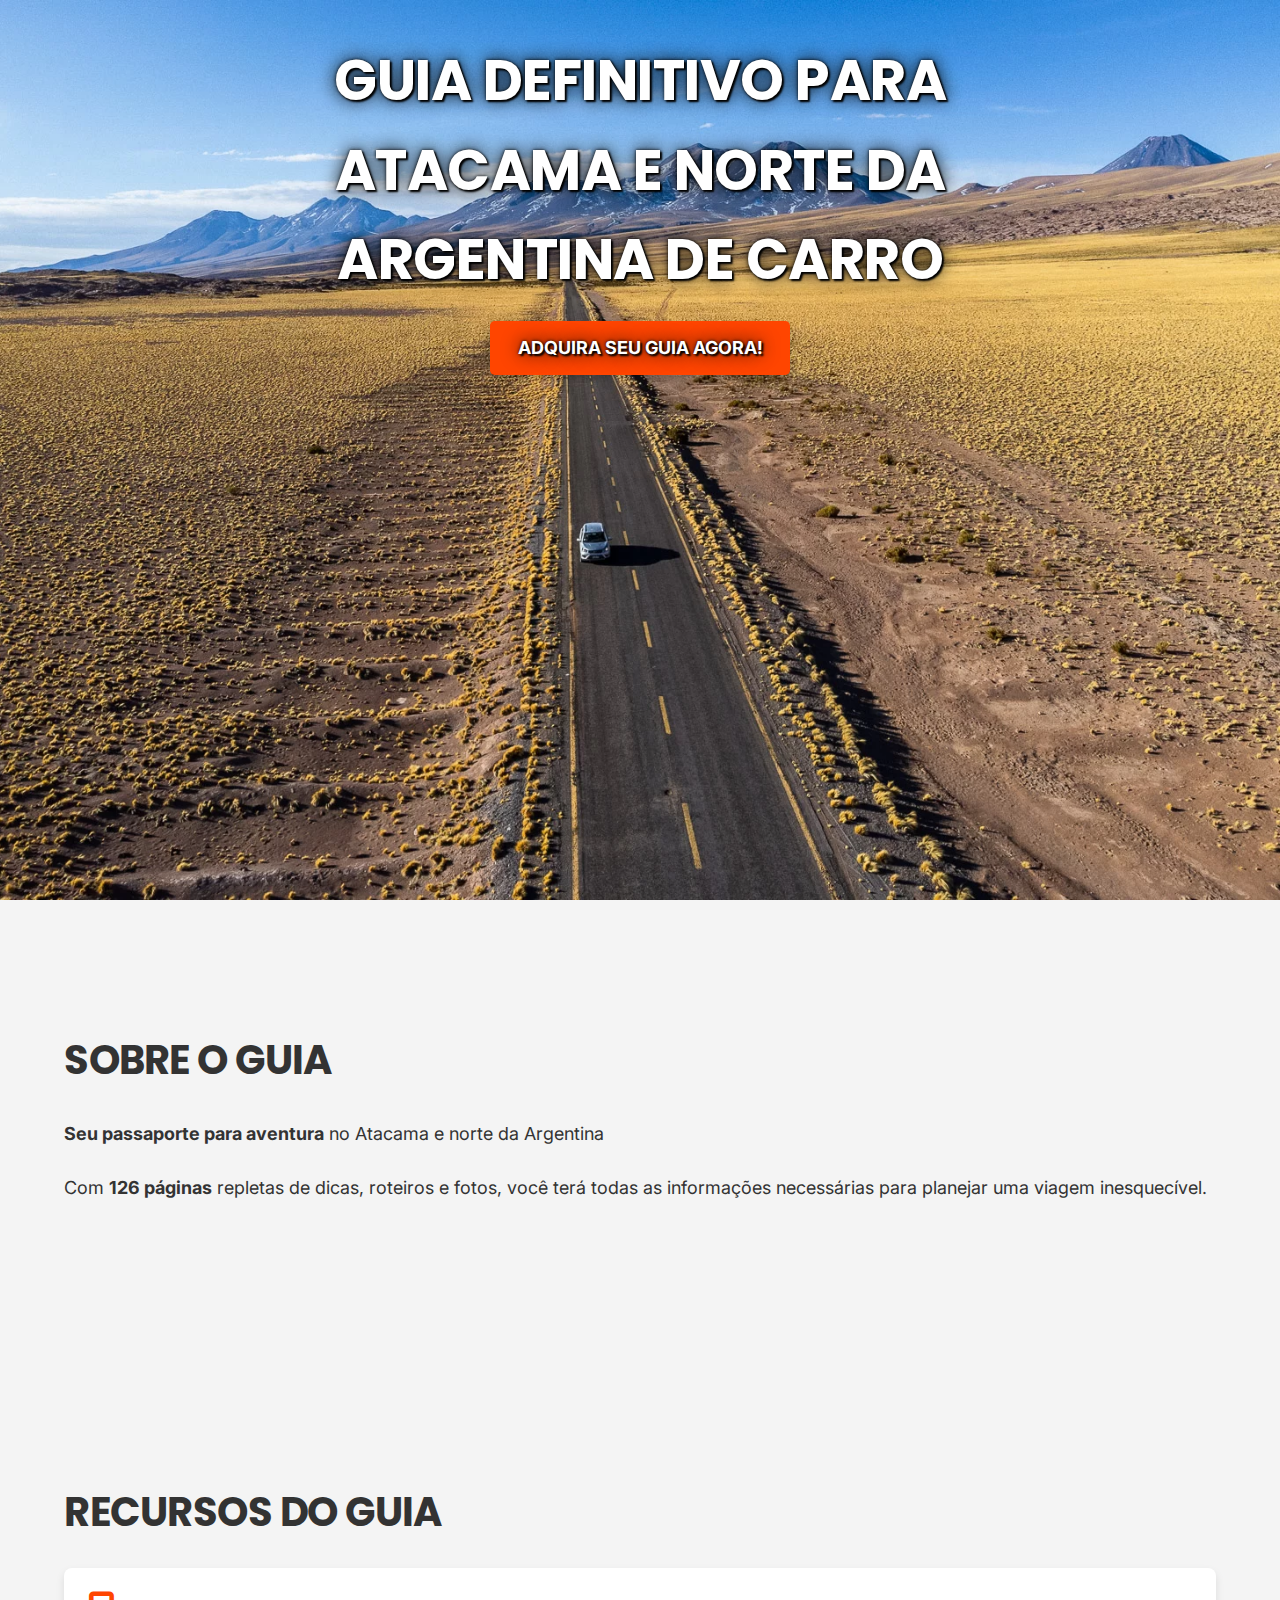
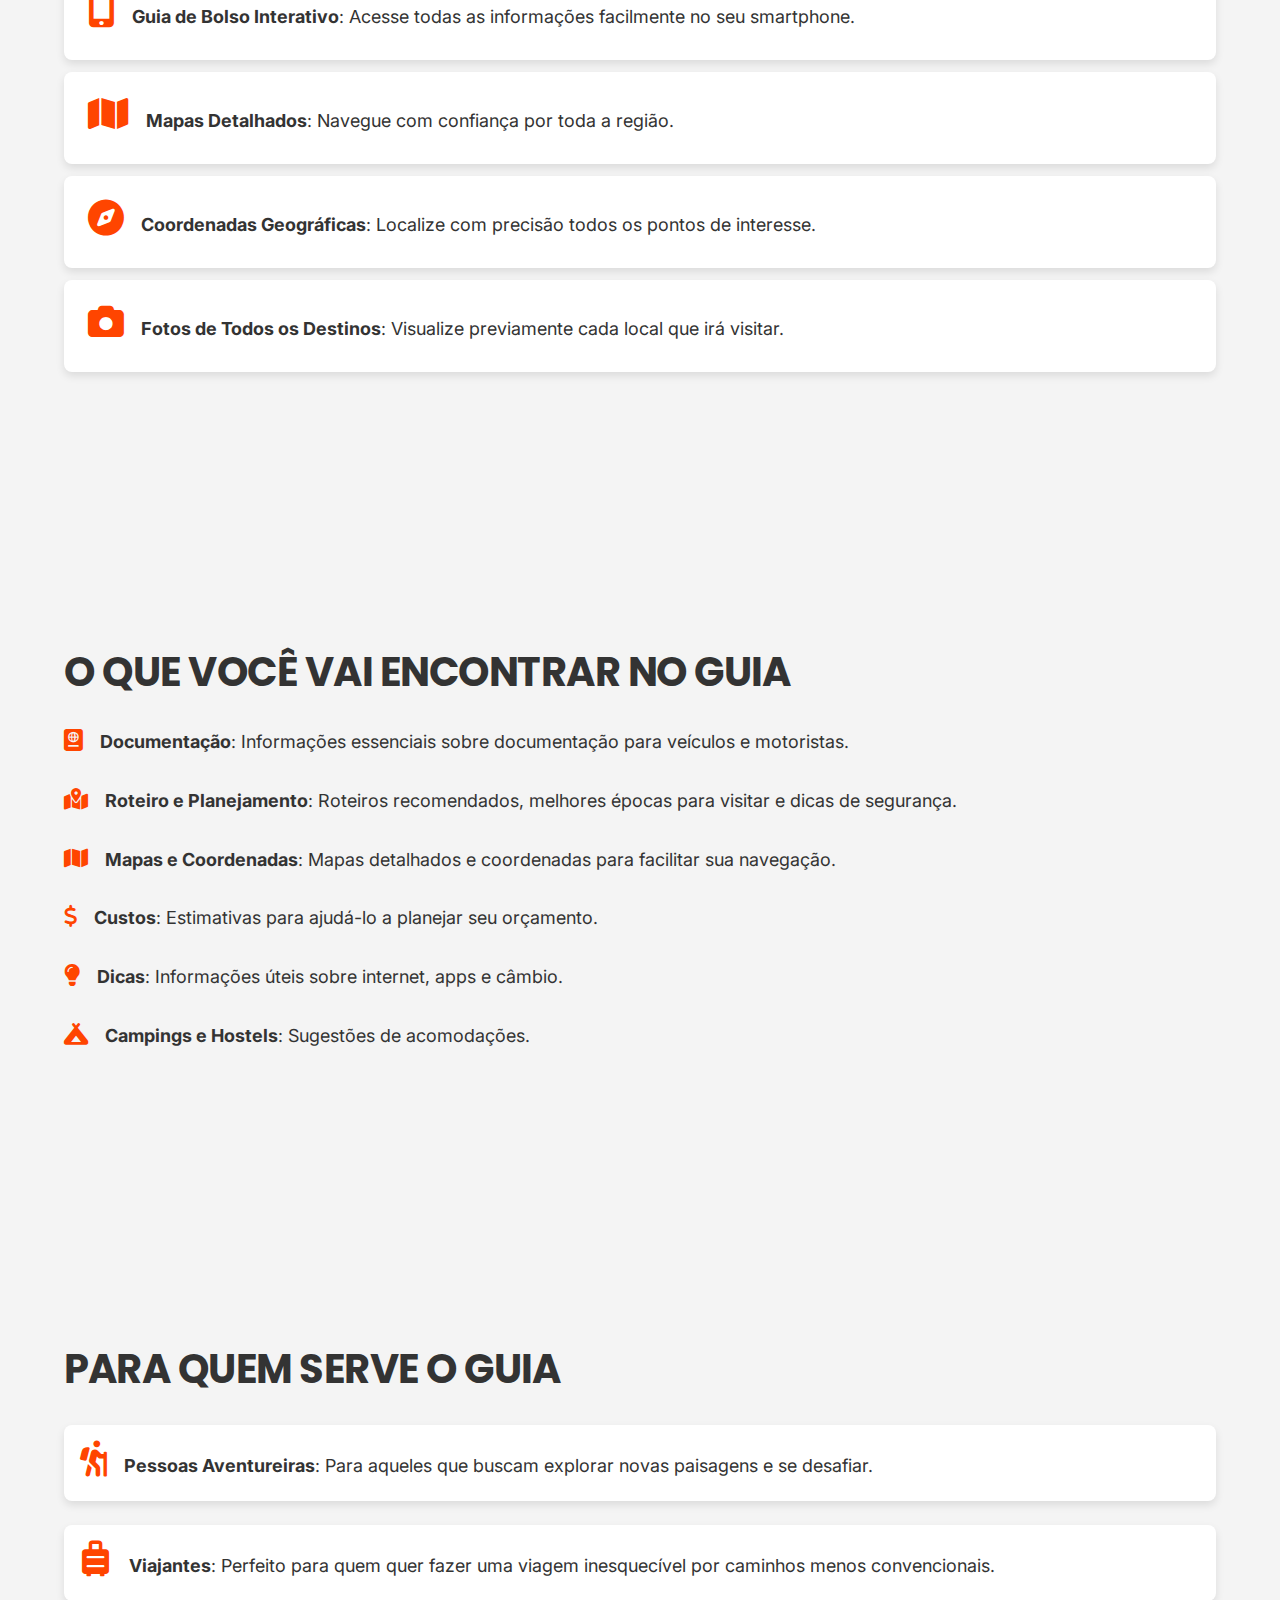
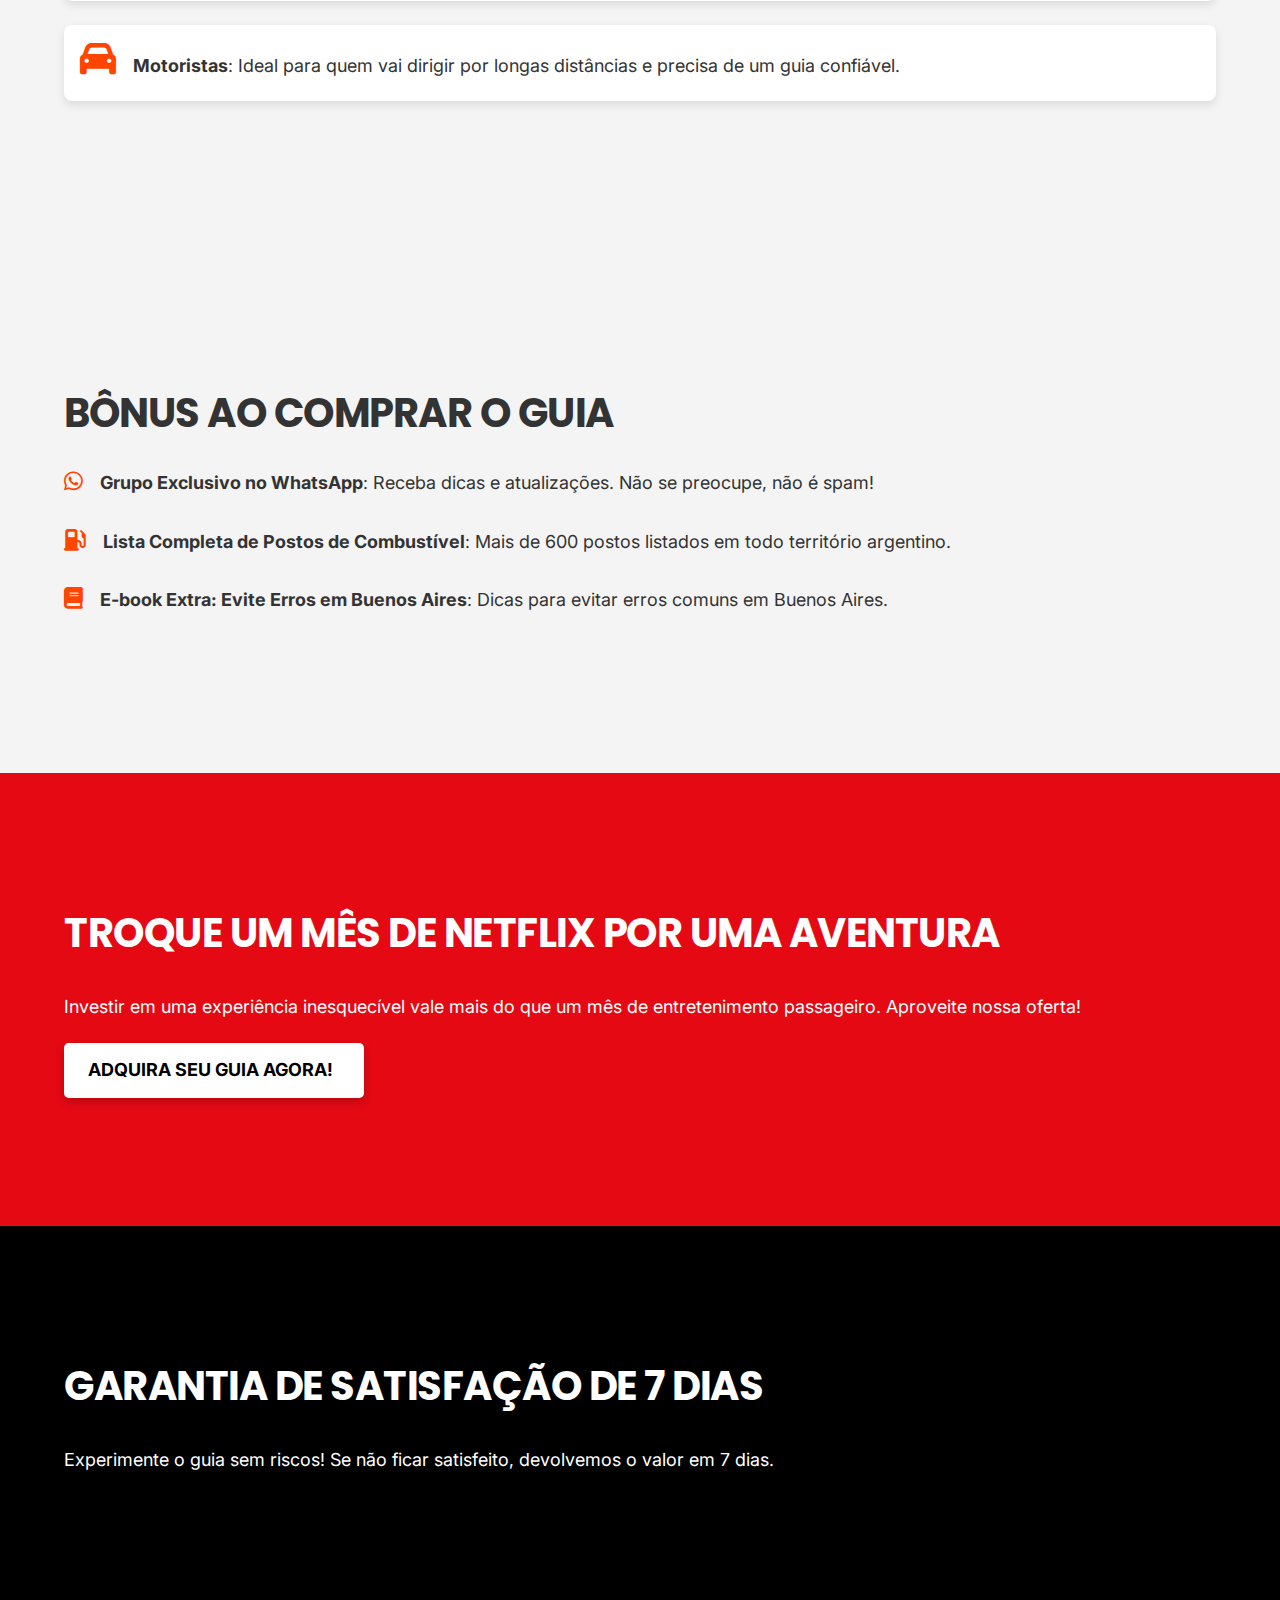
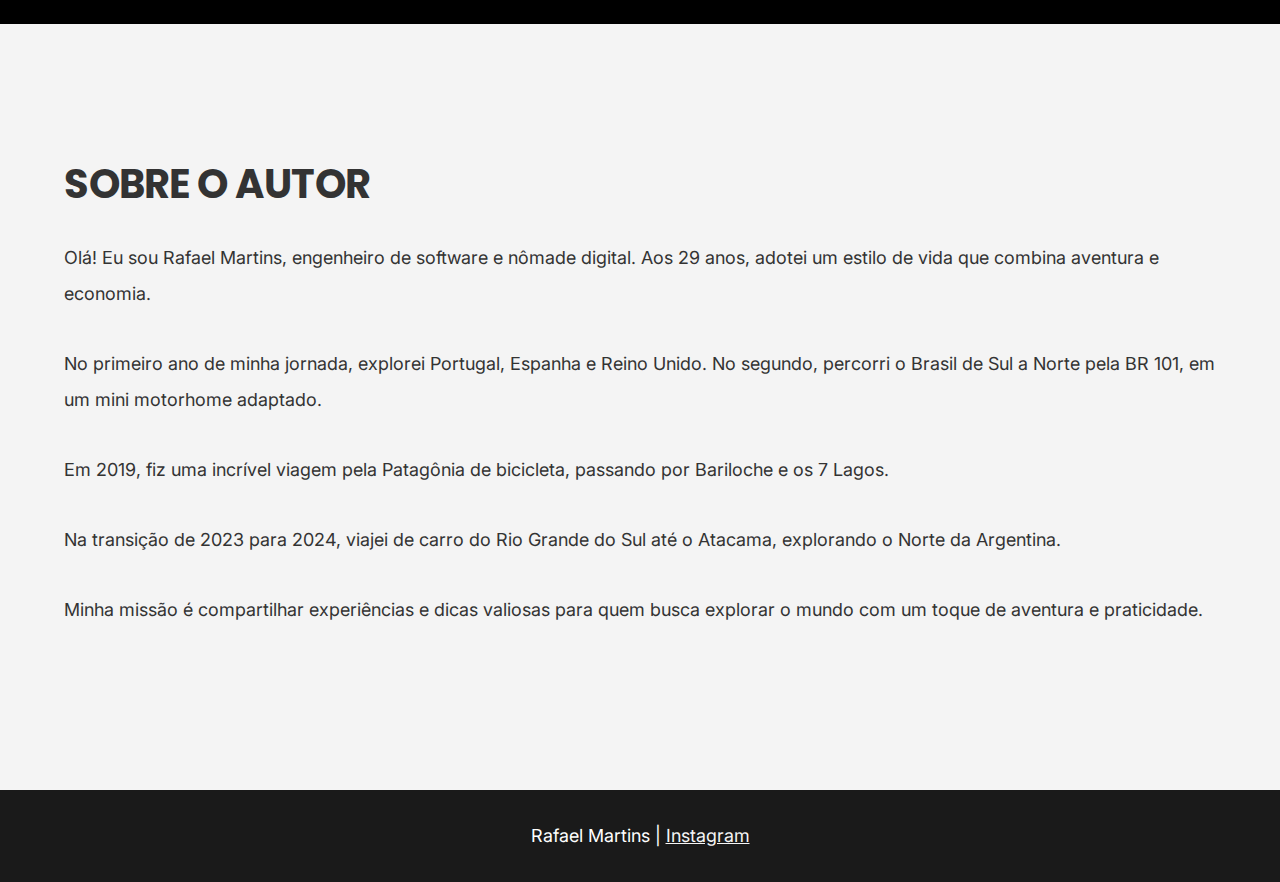
==== index.html @ 6a3cefdd "Add Código de Cupom para copiar após 15 segundos pop-up" ====
<!DOCTYPE html>
<html lang="pt-BR">

<head>
    <meta charset="UTF-8">
    <meta name="viewport" content="width=device-width, initial-scale=1.0">
    <meta name="description"
        content="Explore o Atacama e o norte da Argentina com nosso guia abrangente. Roteiros, dicas e mapas para uma viagem épica de carro.">

    <meta name="keywords"
        content="guia de viagem, Atacama, norte da Argentina, viagem de carro, roteiros, dicas de viagem">
    <meta name="author" content="Rafael Martins">
    <title>Guia Definitivo para Atacama e Norte da Argentina de Carro</title>

    <!-- Favicons -->
    <link rel="apple-touch-icon" sizes="57x57" href="apple-icon-57x57.png">
    <link rel="apple-touch-icon" sizes="60x60" href="apple-icon-60x60.png">
    <link rel="apple-touch-icon" sizes="72x72" href="apple-icon-72x72.png">
    <link rel="apple-touch-icon" sizes="76x76" href="apple-icon-76x76.png">
    <link rel="apple-touch-icon" sizes="114x114" href="apple-icon-114x114.png">
    <link rel="apple-touch-icon" sizes="120x120" href="apple-icon-120x120.png">
    <link rel="apple-touch-icon" sizes="144x144" href="apple-icon-144x144.png">
    <link rel="apple-touch-icon" sizes="152x152" href="apple-icon-152x152.png">
    <link rel="apple-touch-icon" sizes="180x180" href="apple-icon-180x180.png">
    <link rel="icon" type="image/png" sizes="192x192" href="android-icon-192x192.png">
    <link rel="icon" type="image/png" sizes="32x32" href="favicon-32x32.png">
    <link rel="icon" type="image/png" sizes="96x96" href="favicon-96x96.png">
    <link rel="icon" type="image/png" sizes="16x16" href="favicon-16x16.png">


    <link rel="stylesheet" href="styles.css">
    <link href="https://fonts.googleapis.com/css2?family=Poppins:wght@400;700&family=Inter:wght@400;700&display=swap"
        rel="stylesheet">

    <link rel="stylesheet" href="https://cdnjs.cloudflare.com/ajax/libs/font-awesome/6.0.0-beta3/css/all.min.css">

    <link rel="stylesheet" href="off.css">
</head>

<body>
    <header class="hero responsive-image">
        <div class="hero-content">
            <h1>Guia Definitivo para Atacama e Norte da Argentina de Carro</h1>
            <a href="https://pay.hotmart.com/A93381925H" class="cta-button">Adquira Seu Guia Agora!</a>
        </div>
    </header>

    <main>
        <section id="sobre" class="fold">
            <h2>Sobre o Guia</h2>
            <p><strong>Seu passaporte para aventura</strong> no Atacama e norte da Argentina</p>
            <p>
                Com <strong>126 páginas</strong> repletas de dicas, roteiros e fotos, você terá todas as informações
                necessárias para planejar uma viagem inesquecível.</p>
        </section>

        <section id="recursos" class="fold zebra">
            <h2>Recursos do Guia</h2>
            <ul class="feature-list">
                <li><i class="fas fa-mobile-alt"></i> <strong>Guia de Bolso Interativo</strong>: Acesse todas as
                    informações facilmente no seu smartphone.</li>
                <li><i class="fas fa-map"></i> <strong>Mapas Detalhados</strong>: Navegue com confiança por toda a
                    região.</li>
                <li><i class="fas fa-compass"></i> <strong>Coordenadas Geográficas</strong>: Localize com precisão todos
                    os pontos de interesse.</li>
                <li><i class="fas fa-camera"></i> <strong>Fotos de Todos os Destinos</strong>: Visualize previamente
                    cada local que irá visitar.</li>
            </ul>
        </section>

        <section id="conteudo" class="fold">
            <h2>O Que Você Vai Encontrar no Guia</h2>
            <ul>
                <li><i class="fas fa-passport"></i> <strong>Documentação</strong>: Informações essenciais sobre
                    documentação para veículos e motoristas.</li>
                <li><i class="fas fa-map-marked-alt"></i> <strong>Roteiro e Planejamento</strong>: Roteiros
                    recomendados, melhores épocas para visitar e dicas de segurança.</li>
                <li><i class="fas fa-map"></i> <strong>Mapas e Coordenadas</strong>: Mapas detalhados e coordenadas para
                    facilitar sua navegação.</li>
                <li><i class="fas fa-dollar-sign"></i> <strong>Custos</strong>: Estimativas para ajudá-lo a planejar seu
                    orçamento.</li>
                <li><i class="fas fa-lightbulb"></i> <strong>Dicas</strong>: Informações úteis sobre internet, apps e
                    câmbio.</li>
                <li><i class="fas fa-campground"></i> <strong>Campings e Hostels</strong>: Sugestões de acomodações.
                </li>
            </ul>
        </section>

        <section id="para-quem" class="fold zebra">
            <h2>Para Quem Serve o Guia</h2>
            <ul class="feature-list">
                <li><i class="fas fa-hiking"></i> <strong>Pessoas Aventureiras</strong>: Para aqueles que buscam
                    explorar novas paisagens e se desafiar.</li>
                <li><i class="fas fa-suitcase-rolling"></i> <strong>Viajantes</strong>: Perfeito para quem quer fazer
                    uma viagem inesquecível por caminhos menos convencionais.</li>
                <li><i class="fas fa-car"></i> <strong>Motoristas</strong>: Ideal para quem vai dirigir por longas
                    distâncias e precisa de um guia confiável.</li>
            </ul>
        </section>

        <section id="bonus" class="fold">
            <h2>Bônus ao Comprar o Guia</h2>
            <ul>
                <li><i class="fab fa-whatsapp"></i> <strong>Grupo Exclusivo no WhatsApp</strong>: Receba dicas e
                    atualizações. Não se preocupe, não é spam!</li>
                <li><i class="fas fa-gas-pump"></i> <strong>Lista Completa de Postos de Combustível</strong>: Mais de
                    600 postos listados em todo território argentino.</li>
                <li><i class="fas fa-book"></i> <strong>E-book Extra: Evite Erros em Buenos Aires</strong>: Dicas para
                    evitar erros comuns em Buenos Aires.</li>
            </ul>
        </section>

        <section id="netflix" class="fold netflix">
            <h2>Troque um Mês de Netflix por Uma Aventura</h2>
            <p>Investir em uma experiência inesquecível vale mais do que um mês de entretenimento passageiro. Aproveite
                nossa oferta!</p>
            <a href="https://pay.hotmart.com/A93381925H" class="cta-button cta-button-w">Adquira Seu Guia Agora!</a>
        </section>

        <section id="garantia" class="fold guarantee">
            <h2>Garantia de Satisfação de 7 Dias</h2>
            <p>Experimente o guia sem riscos! Se não ficar satisfeito, devolvemos o valor em 7 dias.</p>
        </section>

        <section id="autor" class="fold zebra">
            <h2>Sobre o Autor</h2>
            <p>Olá! Eu sou Rafael Martins, engenheiro de software e nômade digital. Aos 29 anos, adotei um estilo de
                vida que combina aventura e economia.</p>
            <p>No primeiro ano de minha jornada, explorei Portugal, Espanha e Reino Unido. No segundo, percorri o Brasil
                de Sul a Norte pela BR 101, em um mini motorhome adaptado.</p>
            <p>Em 2019, fiz uma incrível viagem pela Patagônia de bicicleta, passando por Bariloche e os 7 Lagos.</p>
            <p>Na transição de 2023 para 2024, viajei de carro do Rio Grande do Sul até o Atacama, explorando o Norte da
                Argentina.</p>
            <p>Minha missão é compartilhar experiências e dicas valiosas para quem busca explorar o mundo com um toque
                de aventura e praticidade.</p>
        </section>
    </main>

    <footer>
        <span>Rafael Martins | <a href="https://instagram.com/ohrafaelmartins/">Instagram</a></span>
    </footer>


    <!-- Popup -->
    <div id="popup">
        <span id="closePopup" class="close">&times;</span>
        <h2>Desconto Exclusivo!</h2>
        <p>Use o cupom <strong>ATACAMA10</strong> e ganhe 10% de desconto no guia de viagem.</p>
        <button id="copyButton">Copiar Cupom</button>
        <p id="copySuccess" style="display:none; color:green;">Cupom copiado!</p>
        <a href="https://pay.hotmart.com/A93381925H" class="cta">Compre Agora o Guia!</a>
    </div>


</body>

<script src="off.js"></script>

<!-- Meta Pixel Code -->

<script>
    !function (f, b, e, v, n, t, s) {
        if (f.fbq) return; n = f.fbq = function () {
            n.callMethod ?
                n.callMethod.apply(n, arguments) : n.queue.push(arguments)
        };
        if (!f._fbq) f._fbq = n; n.push = n; n.loaded = !0; n.version = '2.0';
        n.queue = []; t = b.createElement(e); t.async = !0;
        t.src = v; s = b.getElementsByTagName(e)[0];
        s.parentNode.insertBefore(t, s)
    }(window, document, 'script',
        'https://connect.facebook.net/en_US/fbevents.js');
    fbq('init', '1552470169006358');
    fbq('track', 'PageView');
</script>
<noscript><img height="1" width="1" style="display:none"
        src="https://www.facebook.com/tr?id=1552470169006358&ev=PageView&noscript=1" /></noscript>

<!-- End Meta Pixel Code -->

</html>
---- styles.css ----
:root {
    --primary-color: #ff4500;
    --secondary-color: #1a1a1a;
    --text-color: #333;
    --light-text-color: #fff;
    --background-color: #f4f4f4;
    --netflix-red: #e50914;
    --guarantee-black: #000;
}

* {
    margin: 0;
    padding: 0;
    box-sizing: border-box;
}

p {
    padding-bottom: 1em;
    line-height: 2;
    font-size: large;
}

.fold li {
    padding-bottom: 1em;
    line-height: 1.6;
    font-size: large;
}

header {
    background-image: url('https://www.placeswithoutdoors.com/wp-content/uploads/2022/10/atacama-woestijn-roadtrip.jpg');
    background-size: cover;
    background-position: center;
    height: 100vh;
}


body {
    font-family: 'Inter', sans-serif;
    line-height: 1.6;
    color: var(--text-color);
    background-color: var(--background-color);
}

h1,
h2,
h3 {
    font-family: 'Poppins', sans-serif;
    font-weight: 700;
}

.hero {
    display: flex;
    /* align-items: center; */
    justify-content: center;
    text-align: center;
    color: var(--light-text-color);
    padding-top: 2em;
    text-shadow: 2px 2px 2px black, 0 0 1em black, 0 0 0.2em black;
}


.hero-content p {
    font-size: x-large;
}

.hero h1 {
    margin-bottom: 1rem;
    letter-spacing: -0.5px;
    text-transform: uppercase;
}

.fold {
    padding: 2rem 1rem;
}

.zebra:nth-child(even) {
    background-color: var(--background-color);
}

.zebra:nth-child(odd) {
    background-color: #fff;
}

.netflix {
    background-color: var(--netflix-red);
    color: var(--light-text-color);
}

.guarantee {
    background-color: var(--guarantee-black);
    color: var(--light-text-color);
}

h2 {
    font-size: 2rem;
    margin-bottom: 1.5rem;
    letter-spacing: -0.5px;
}

ul,
ol {
    list-style-type: none;
}

li {
    margin-bottom: 0.75rem;
}

.cta-button {
    display: inline-block;
    background-color: var(--primary-color);
    color: var(--light-text-color);
    padding: 0.8rem 1.5rem;
    text-decoration: none;
    border-radius: 0.3rem;
    font-weight: bold;
    transition: background-color 0.3s ease, transform 0.2s ease;
    text-transform: uppercase;
    width: 300px;
}

.cta-button:hover {
    background-color: black;
    color: red;
    transform: translateY(-2px);
}

.cta-button-w{
    background-color: white;
    color: black;
}

footer {
    background-color: var(--secondary-color);
    color: var(--light-text-color);
    text-align: center;
    padding: 2rem;
}

footer a {
    color: whitesmoke;
}

/* Icons */
.fas,
.fab {
    margin-right: 0.75rem;
    font-size: 1.2em;
    color: var(--primary-color);
}

/* Shadows */
.cta-button {
    box-shadow: 0 0.25rem 0.5rem rgba(0, 0, 0, 0.2);
}

/* Feature list */
.feature-list {
    gap: 1.5rem;
    grid-template-columns: repeat(auto-fit, minmax(250px, 1fr));
}

.feature-list li {
    background-color: #fff;
    padding: 1.5rem;
    border-radius: 0.5rem;
    box-shadow: 0 0.25rem 0.5rem rgba(0, 0, 0, 0.1);
    transition: transform 0.3s ease;
}

.feature-list li:hover {
    transform: translateY(-5px);
}

.feature-list .fas,
.feature-list .fab {
    font-size: 2em;
    margin-bottom: 0.5rem;
}

/* Specific section styles */
#para-quem ul {
    flex-wrap: wrap;
    justify-content: space-between;
}

#para-quem li {
    flex-basis: 100%;
    margin-bottom: 1.5rem;
    padding: 1rem;
    background-color: #fff;
    border-radius: 0.5rem;
    box-shadow: 0 0.25rem 0.5rem rgba(0, 0, 0, 0.1);
}

#autor p {
    margin-bottom: 1rem;
}

/* Media Queries for larger screens */
@media screen and (min-width: 48rem) {
    .hero h1 {
        font-size: 3.5rem;
    }


    h2 {
        font-size: 2.5rem;
    }

    #para-quem li {
        flex-basis: calc(50% - 1rem);
    }
}

@media screen and (min-width: 64rem) {
    .hero-content {
        max-width: 50rem;
    }

    .fold {
        padding: 8rem 4rem;
    }

    body {
        font-size: 1.125rem;
    }

    #para-quem li {
        flex-basis: calc(33.33% - 1rem);
    }
}

section h2 {
    text-transform: uppercase;
}

.responsive-image {
    background-image: url("bg_full.webp");
}

@media screen and (min-width: 320px) {
    .responsive-image {
        background-image: url("bg_full.webp");
        background-position: center;
    }
}

@media screen and (min-width: 640px) {
    .responsive-image {
        background-image: url("bg_full.webp");
    }
}

@media screen and (min-width: 1024px) {
    .responsive-image {
        background-image: url("bg_full.webp");
    }
}
---- off.css ----
/* Estilos do popup */
#popup {
    display: none;
    position: fixed;
    left: 50%;
    top: 50%;
    transform: translate(-50%, -50%);
    width: 300px;
    padding: 20px;
    background-color: white;
    border: 2px solid #333;
    border-radius: 8px;
    box-shadow: 0px 4px 10px rgba(0,0,0,0.3);
    z-index: 9999;
    text-align: center;
}
#popup h2 {
    margin-bottom: 15px;
    font-size: 20px;
}
#popup button {
    padding: 10px 15px;
    font-size: 16px;
    background-color: #A3CB38; /* Escolha outra cor aqui */
    color: whitesmoke;
    border: none;
    border-radius: 5px;
    cursor: pointer;
    margin-bottom: 10px;
}
#popup button:hover {
    background-color: #008000; /* Escolha outra cor */
}
.cta {
    display: block;
    margin-top: 10px;
    padding: 10px;
    background-color: #FF5733; /* Cor do CTA */
    color: whitesmoke;
    text-decoration: none;
    font-weight: bold;
    border-radius: 5px;
    cursor: pointer;
}
.cta:hover {
    background-color: #C70039;
}

/* Estilo do ícone de fechar */
#closePopup {
    position: absolute;
    top: 10px;
    right: 10px;
    font-size: 20px;
    cursor: pointer;
}
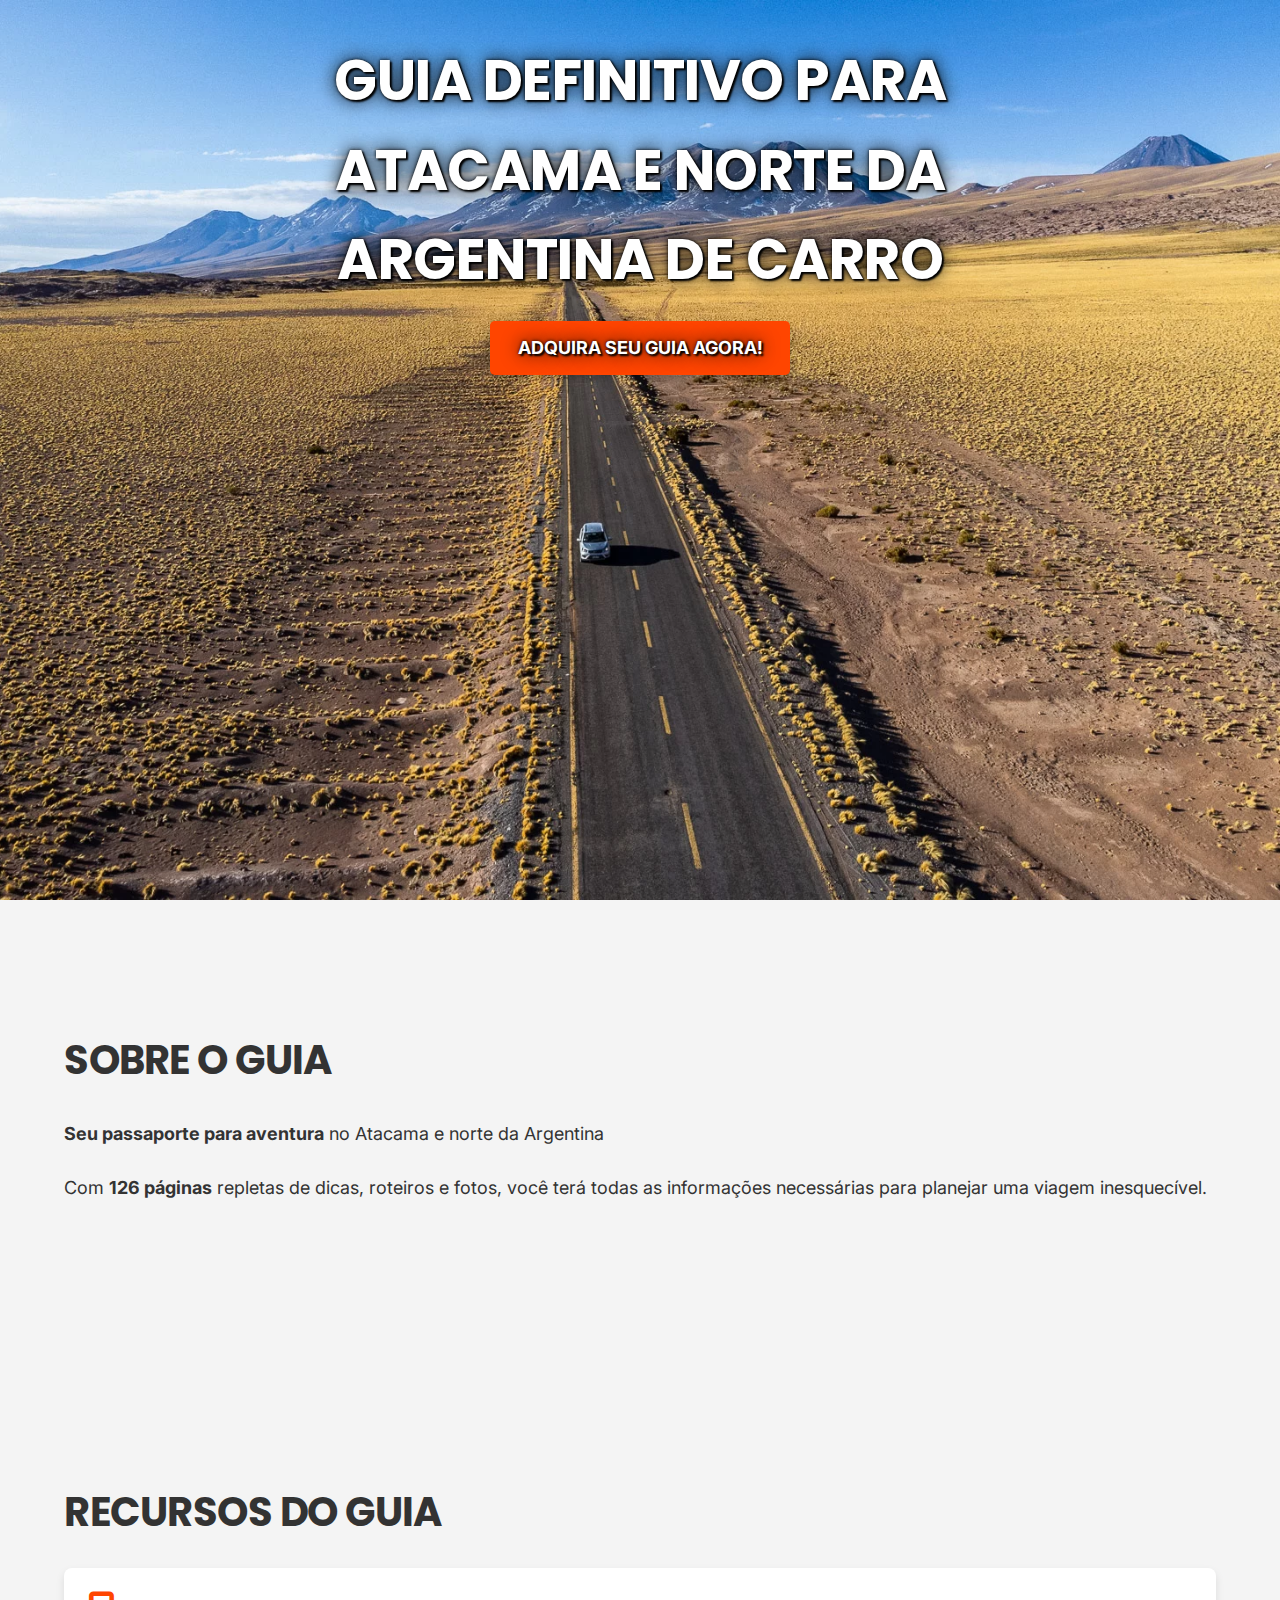
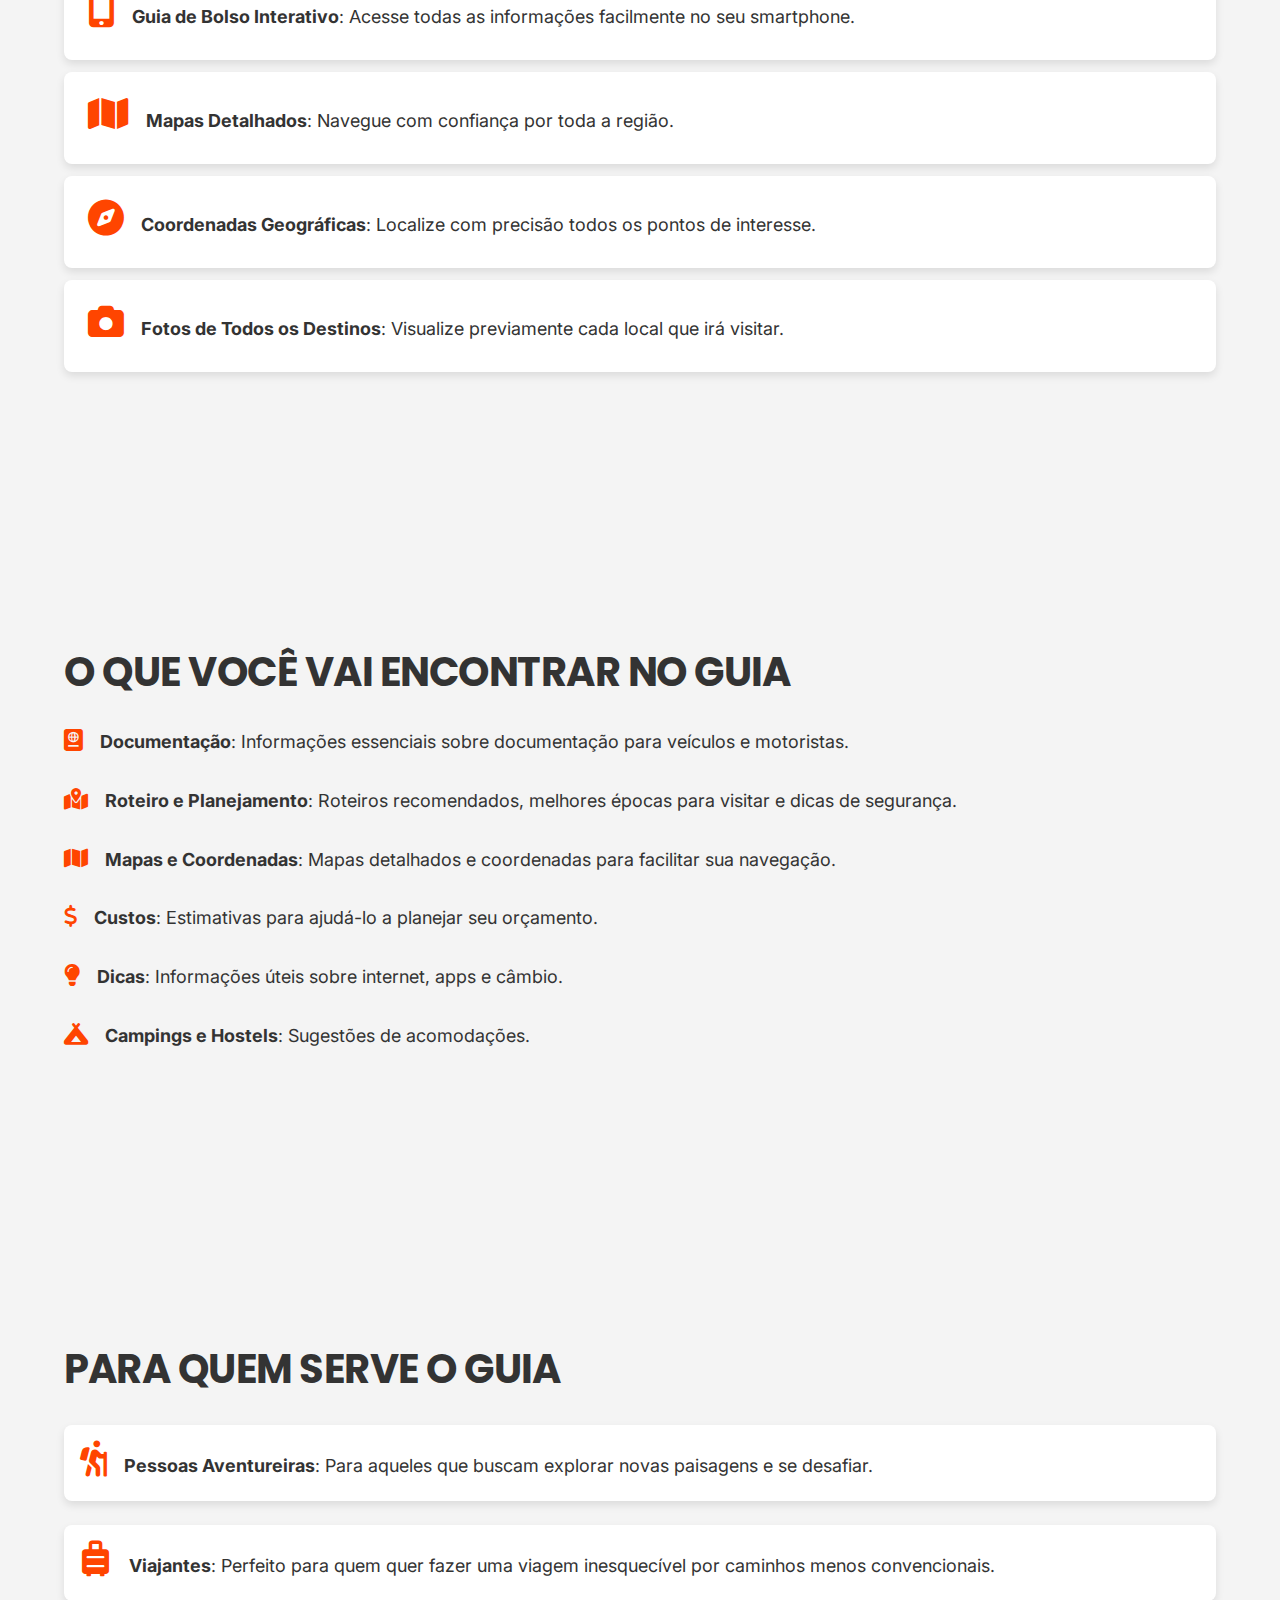
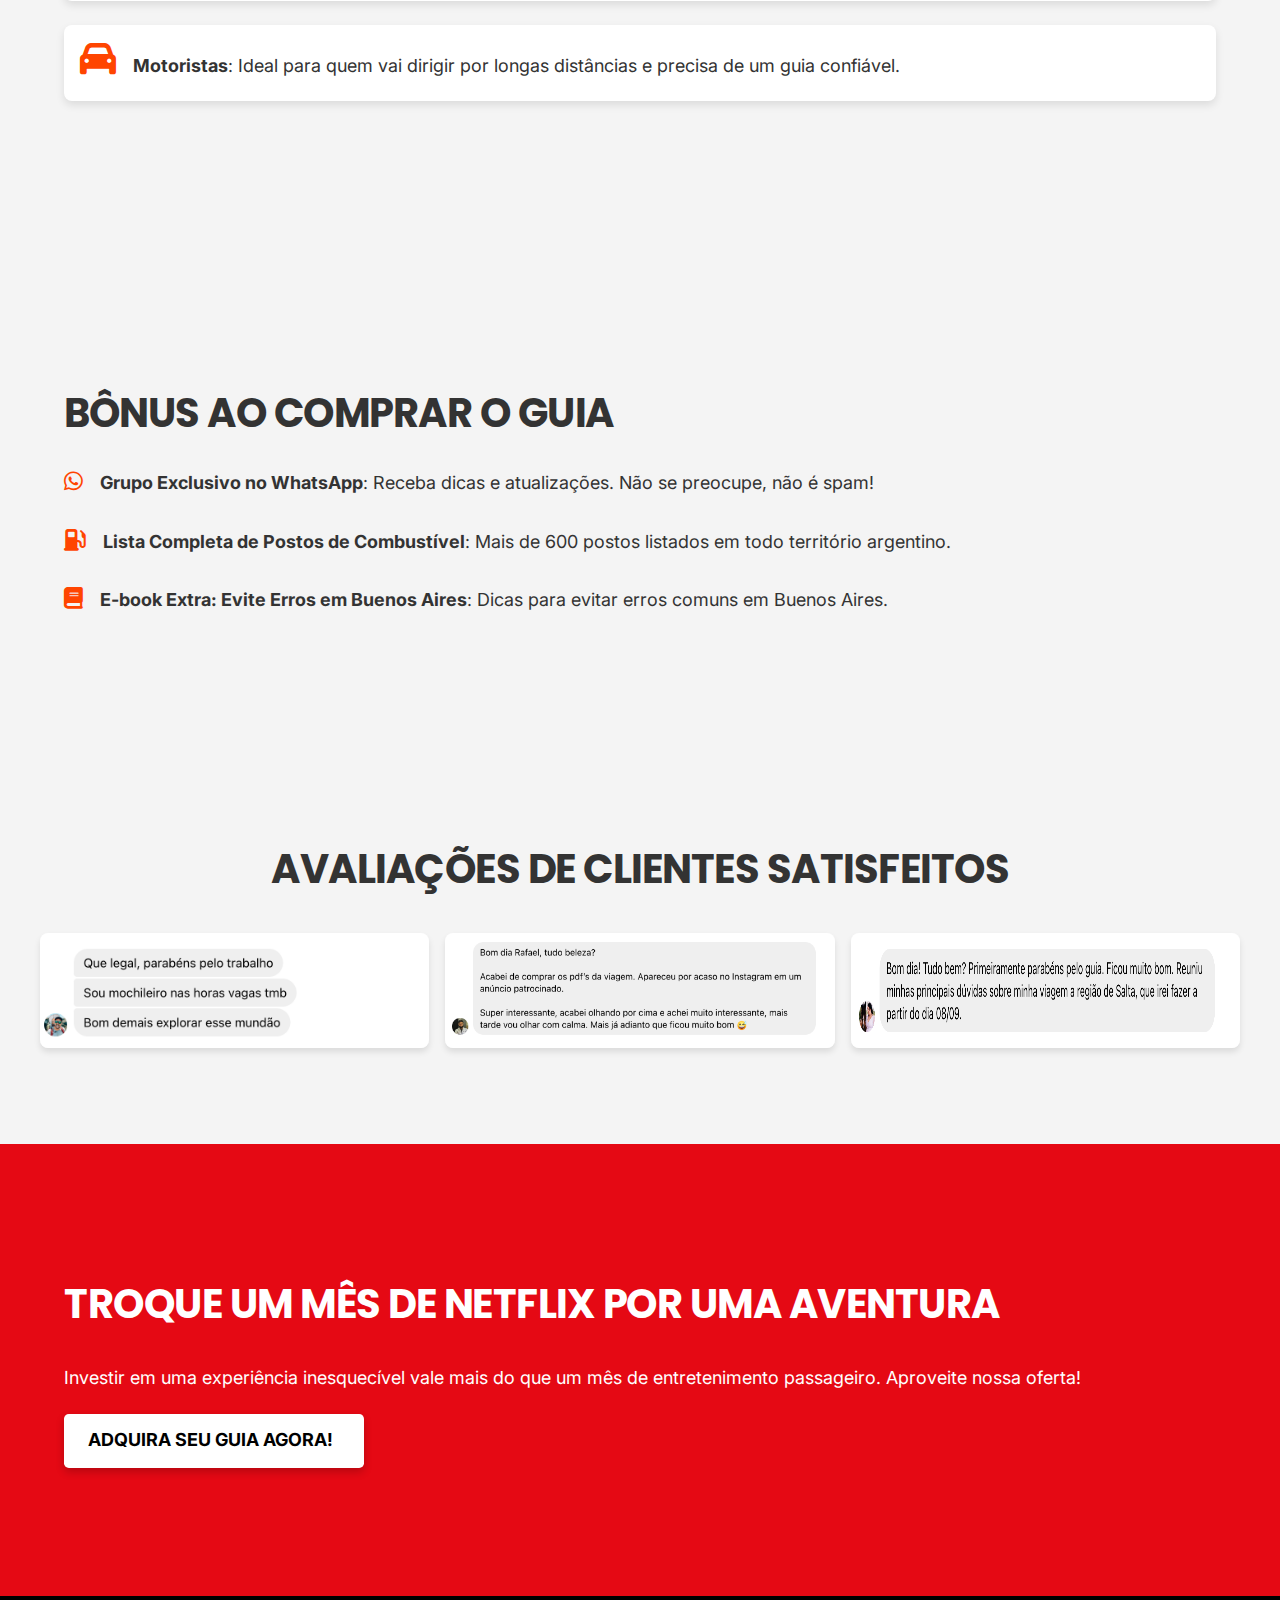
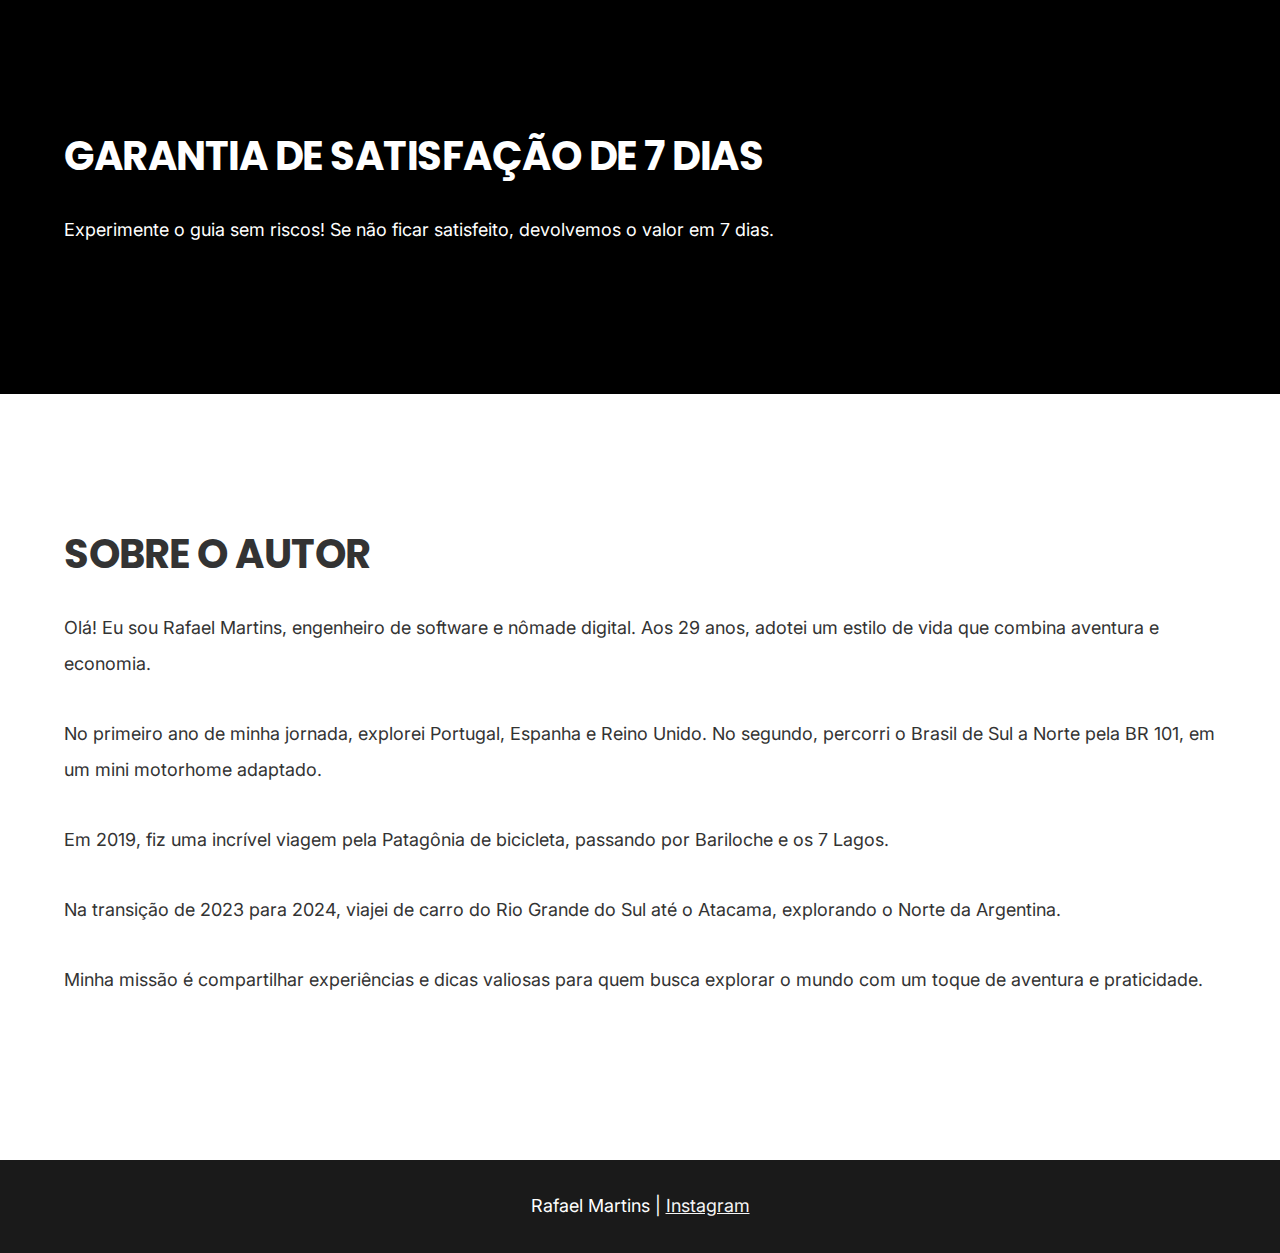
==== commit 596179c0: "Avaliações de clientes satisfeitos" ====
--- a/index.html
+++ b/index.html
@@ -34,14 +34,13 @@
 
     <link rel="stylesheet" href="https://cdnjs.cloudflare.com/ajax/libs/font-awesome/6.0.0-beta3/css/all.min.css">
 
-    <link rel="stylesheet" href="off.css">
 </head>
 
 <body>
     <header class="hero responsive-image">
         <div class="hero-content">
             <h1>Guia Definitivo para Atacama e Norte da Argentina de Carro</h1>
-            <a href="https://pay.hotmart.com/A93381925H" class="cta-button">Adquira Seu Guia Agora!</a>
+            <a href="https://pay.hotmart.com/A93381925H?checkoutMode=10" class="cta-button">Adquira Seu Guia Agora!</a>
         </div>
     </header>
 
@@ -109,12 +108,23 @@
                     evitar erros comuns em Buenos Aires.</li>
             </ul>
         </section>
+        
+        <section id="avaliacoes" class="fold">
+            <h2>Avaliações de clientes satisfeitos</h2>
+            <div class="avaliacoes-container">
+                <img src="avaliacao1.png" alt="Avaliação do cliente 1">
+                <img src="avaliacao2.png" alt="Avaliação do cliente 2">
+                <img src="avaliacao3.png" alt="Avaliação do cliente 3">
+            </div>
+        </section>
 
         <section id="netflix" class="fold netflix">
             <h2>Troque um Mês de Netflix por Uma Aventura</h2>
             <p>Investir em uma experiência inesquecível vale mais do que um mês de entretenimento passageiro. Aproveite
                 nossa oferta!</p>
-            <a href="https://pay.hotmart.com/A93381925H" class="cta-button cta-button-w">Adquira Seu Guia Agora!</a>
+            <a href="https://pay.hotmart.com/A93381925H?checkoutMode=10" class="cta-button cta-button-w">Adquira Seu
+                Guia
+                Agora!</a>
         </section>
 
         <section id="garantia" class="fold guarantee">
@@ -140,21 +150,7 @@
         <span>Rafael Martins | <a href="https://instagram.com/ohrafaelmartins/">Instagram</a></span>
     </footer>
 
-
-    <!-- Popup -->
-    <div id="popup">
-        <span id="closePopup" class="close">&times;</span>
-        <h2>Desconto Exclusivo!</h2>
-        <p>Use o cupom <strong>ATACAMA10</strong> e ganhe 10% de desconto no guia de viagem.</p>
-        <button id="copyButton">Copiar Cupom</button>
-        <p id="copySuccess" style="display:none; color:green;">Cupom copiado!</p>
-        <a href="https://pay.hotmart.com/A93381925H" class="cta">Compre Agora o Guia!</a>
-    </div>
-
-
 </body>
-
-<script src="off.js"></script>
 
 <!-- Meta Pixel Code -->
 
--- a/styles.css
+++ b/styles.css
@@ -258,3 +258,68 @@
     }
 }
 
+
+
+/* Estilos base para a seção de avaliações (mobile-first) */
+#avaliacoes {
+    padding: 2rem 1rem;
+}
+
+#avaliacoes h2 {
+    font-size: 1.5rem;
+    text-align: center;
+    margin-bottom: 1.5rem;
+    color: var(--text-color);
+}
+
+#avaliacoes img {
+    width: 100%;
+    max-width: 400px;
+    height: auto;
+    display: block;
+    margin: 0 auto 1rem;
+    border-radius: 8px;
+    box-shadow: 0 4px 6px rgba(0, 0, 0, 0.1);
+}
+
+/* Media query para tablets */
+@media screen and (min-width: 768px) {
+    #avaliacoes {
+        padding: 3rem 2rem;
+    }
+
+    #avaliacoes h2 {
+        font-size: 2rem;
+    }
+
+    #avaliacoes .avaliacoes-container {
+        display: flex;
+        justify-content: space-around;
+        flex-wrap: wrap;
+    }
+
+    #avaliacoes img {
+        width: calc(50% - 1rem);
+        margin-bottom: 2rem;
+    }
+}
+
+/* Media query para desktops */
+@media screen and (min-width: 1024px) {
+    #avaliacoes {
+        padding: 4rem 2rem;
+    }
+
+    #avaliacoes h2 {
+        font-size: 2.5rem;
+        margin-bottom: 2rem;
+    }
+
+    #avaliacoes .avaliacoes-container {
+        justify-content: space-between;
+    }
+
+    #avaliacoes img {
+        width: calc(33.333% - 1rem);
+    }
+}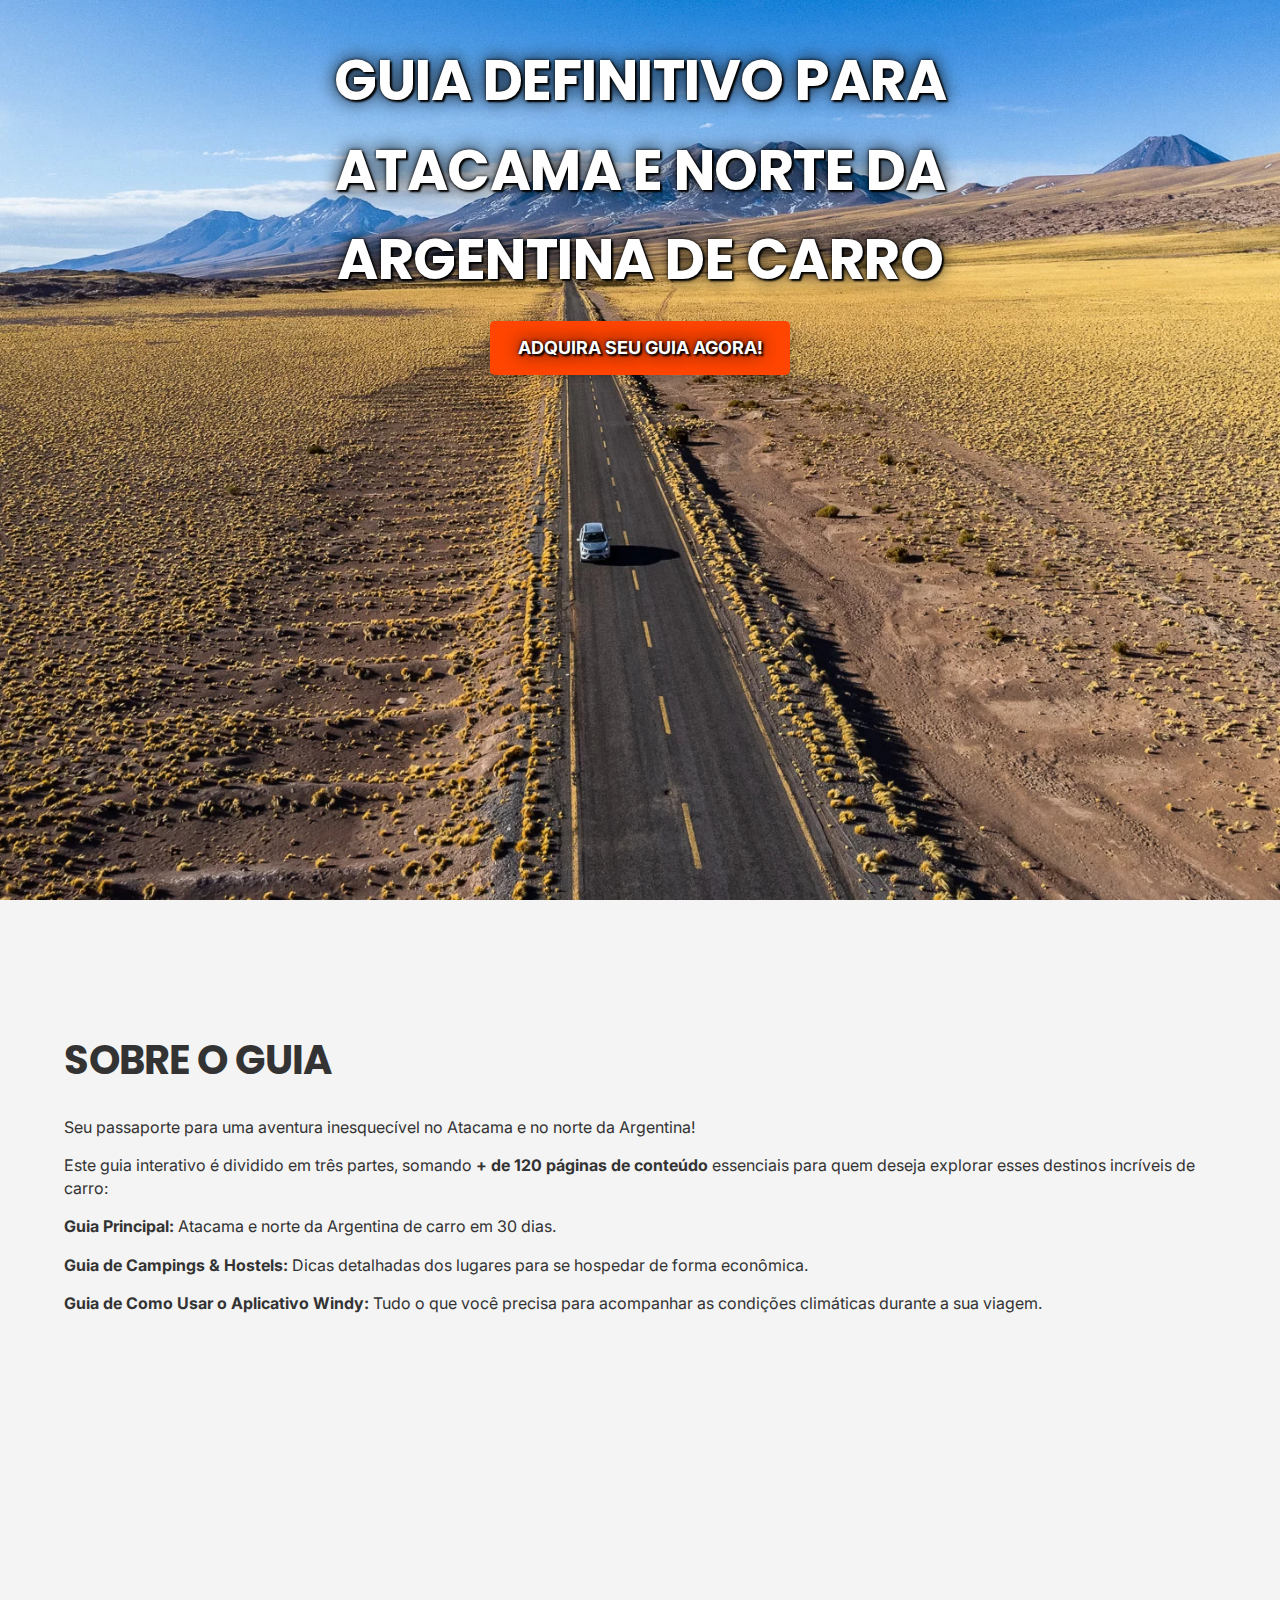
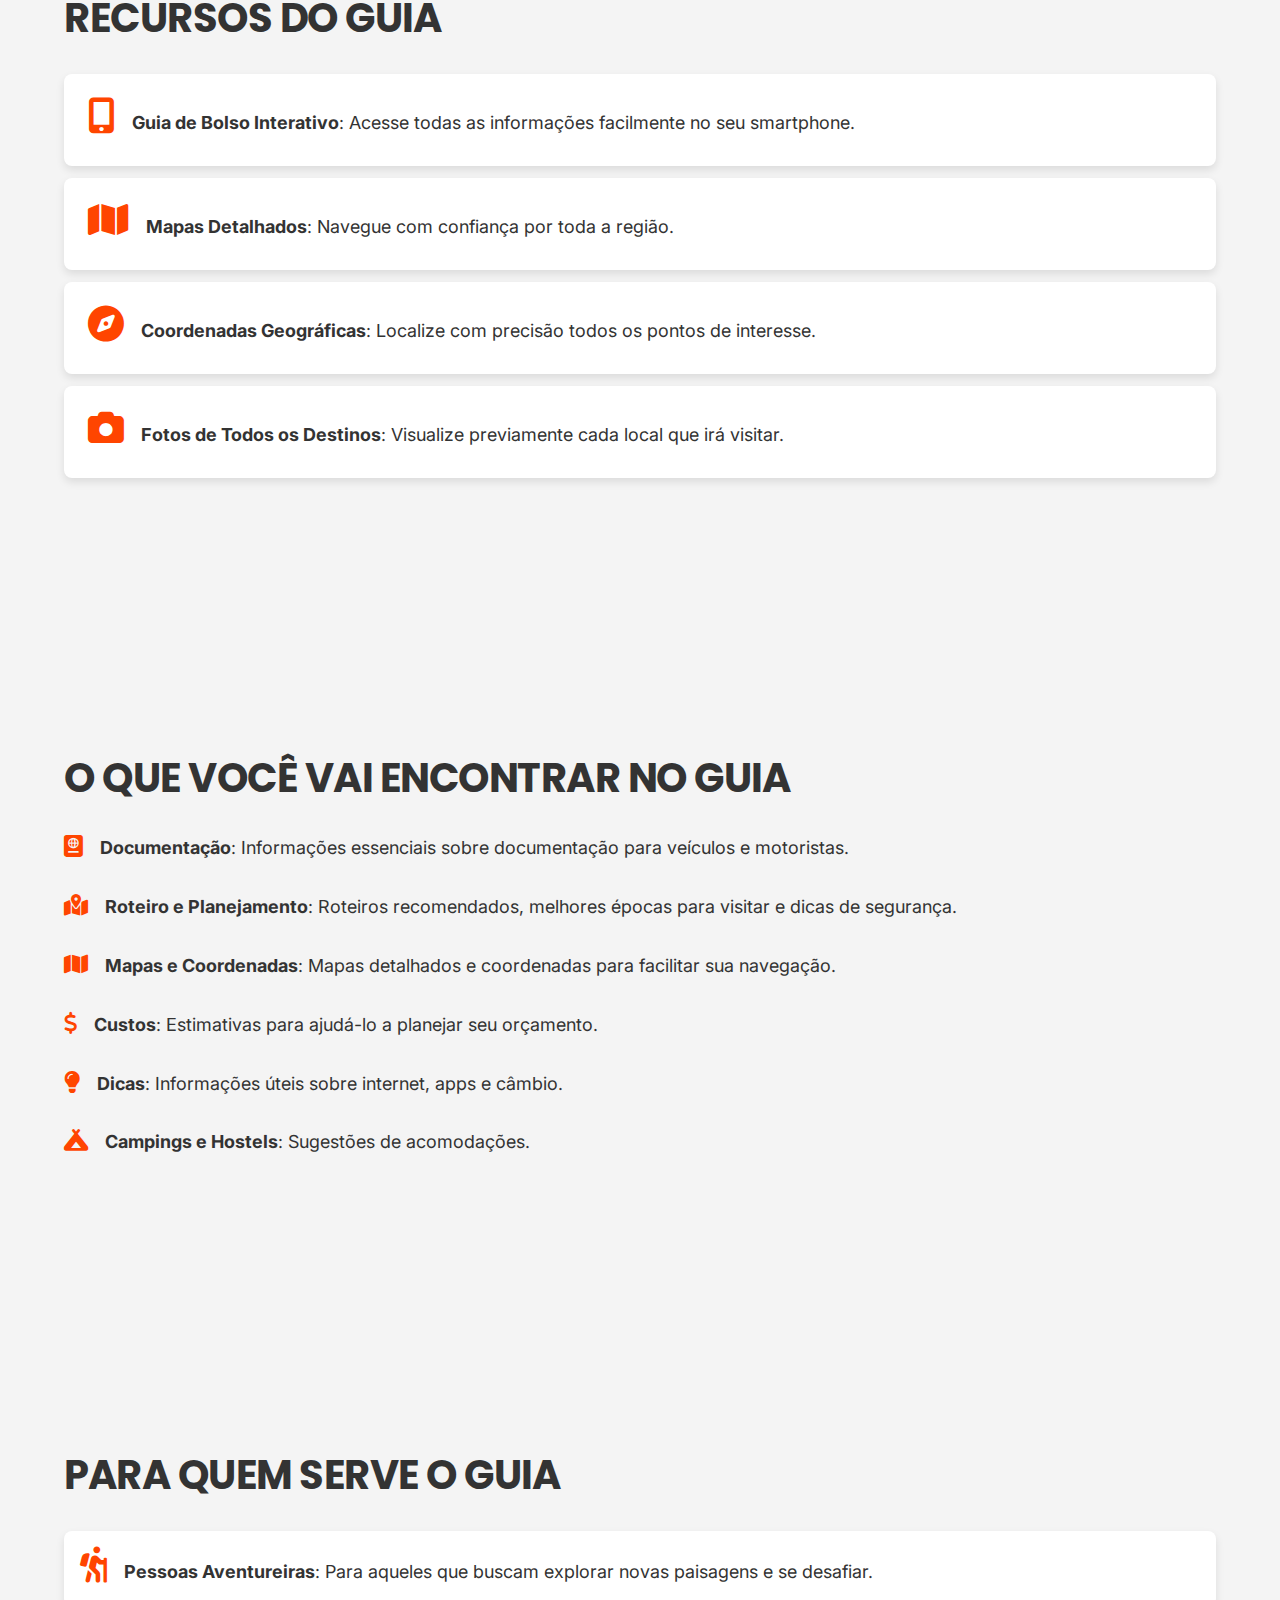
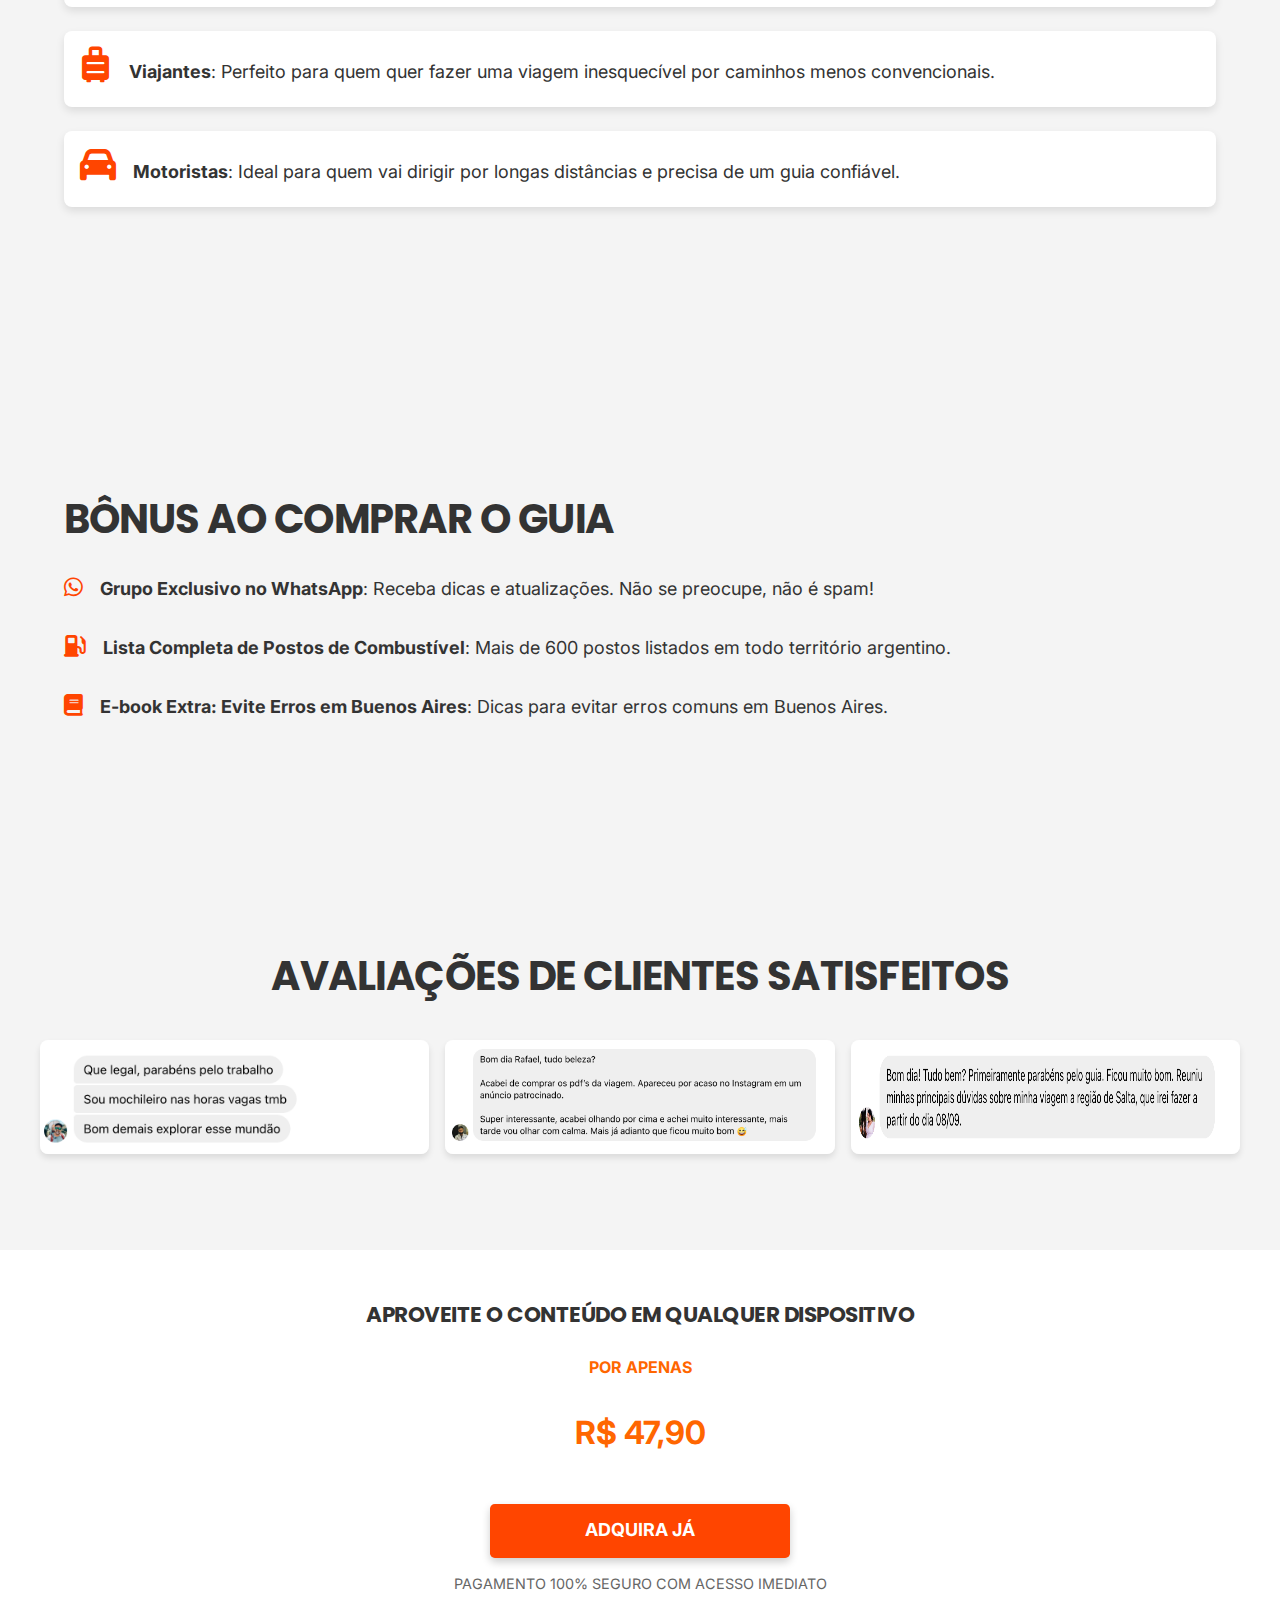
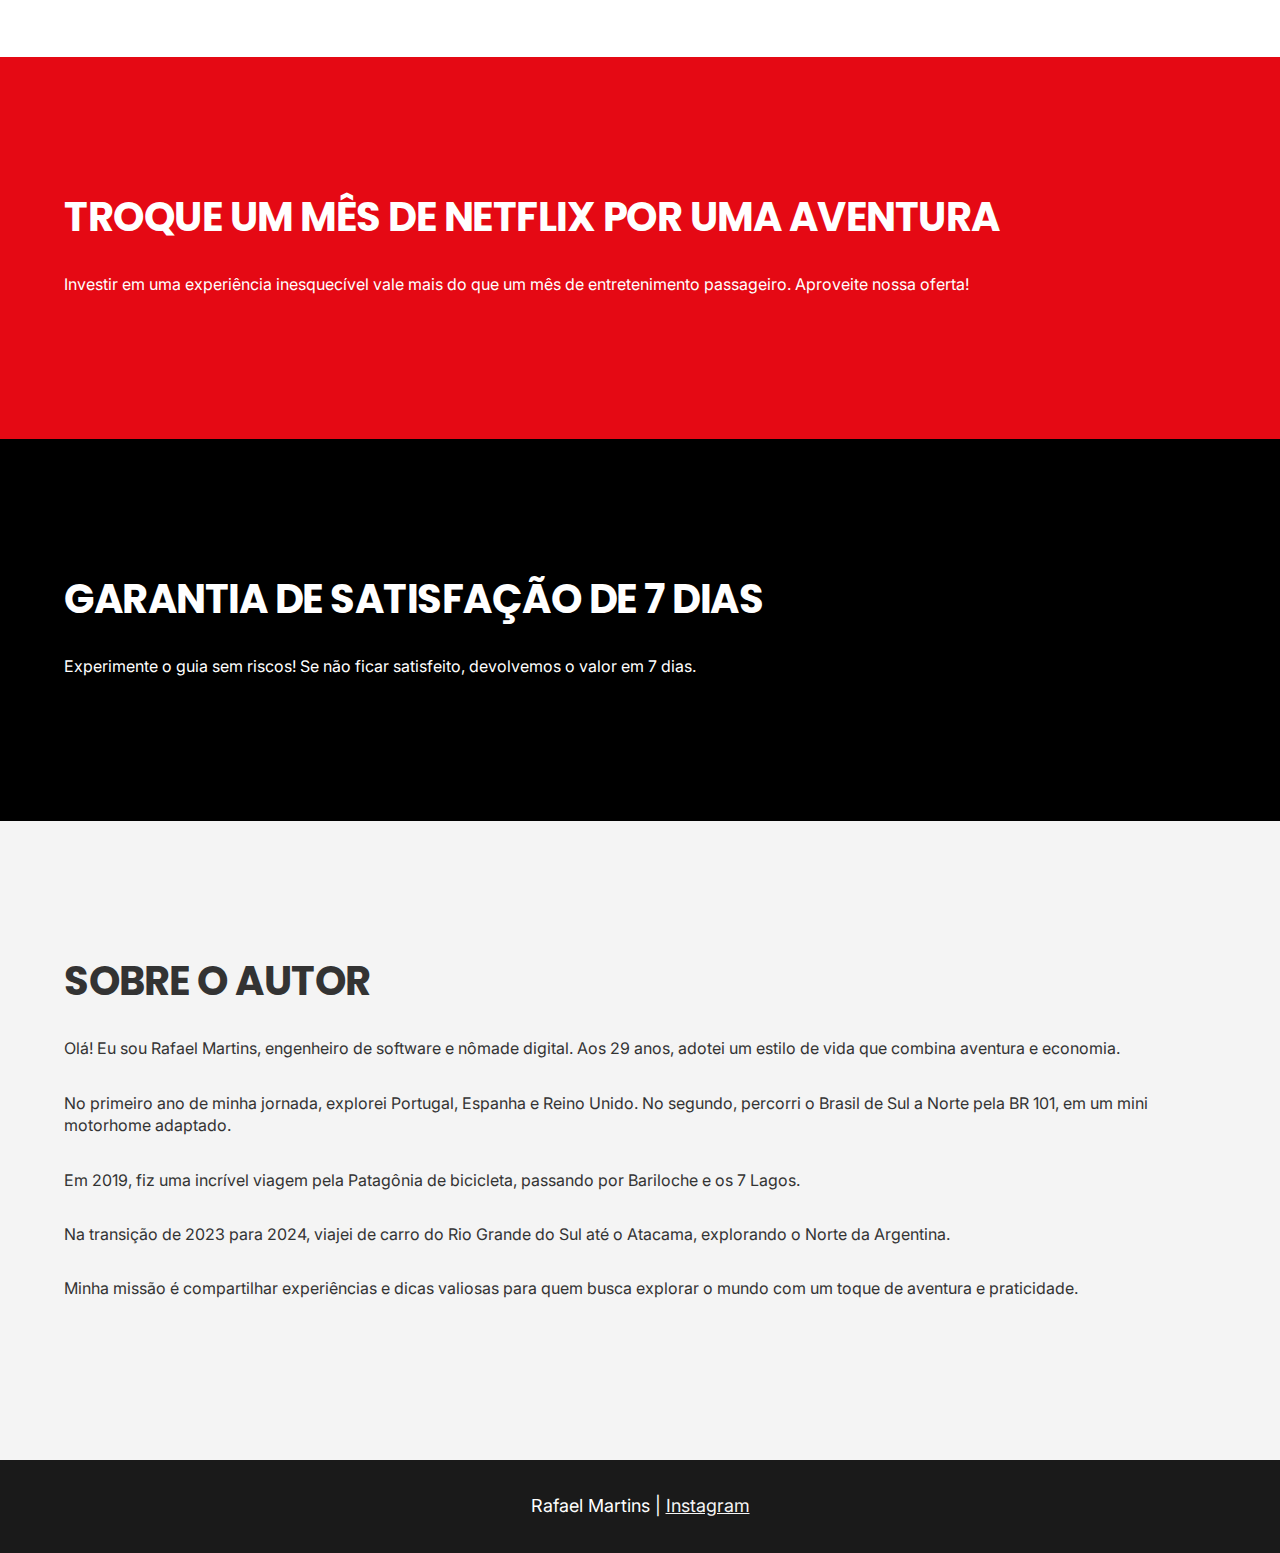
==== commit 88c023ee: "Novo preco 47,90 com oferta adicional orderbump" ====
--- a/index.html
+++ b/index.html
@@ -47,10 +47,16 @@
     <main>
         <section id="sobre" class="fold">
             <h2>Sobre o Guia</h2>
-            <p><strong>Seu passaporte para aventura</strong> no Atacama e norte da Argentina</p>
-            <p>
-                Com <strong>126 páginas</strong> repletas de dicas, roteiros e fotos, você terá todas as informações
-                necessárias para planejar uma viagem inesquecível.</p>
+
+            <p>Seu passaporte para uma aventura inesquecível no Atacama e no norte da Argentina!</p>
+
+            <p>Este guia interativo é dividido em três partes, somando <strong>+ de 120 páginas de conteúdo</strong> essenciais para quem deseja explorar esses destinos incríveis de carro:</p>
+
+            <p> <strong>Guia Principal: </strong> Atacama e norte da Argentina de carro em 30 dias.</p>
+
+            <p> <strong>Guia de Campings & Hostels:</strong> Dicas detalhadas dos lugares para se hospedar de forma econômica.</p>
+
+            <p><strong>Guia de Como Usar o Aplicativo Windy:</strong> Tudo o que você precisa para acompanhar as condições climáticas durante a sua viagem.</p>
         </section>
 
         <section id="recursos" class="fold zebra">
@@ -108,7 +114,7 @@
                     evitar erros comuns em Buenos Aires.</li>
             </ul>
         </section>
-        
+
         <section id="avaliacoes" class="fold">
             <h2>Avaliações de clientes satisfeitos</h2>
             <div class="avaliacoes-container">
@@ -118,13 +124,18 @@
             </div>
         </section>
 
+        <section class="price-fold">
+            <h2>Aproveite o conteúdo em qualquer dispositivo</h2>
+            <p class="price-text">POR APENAS</p>
+            <p class="price">R$ 47,90</p>
+            <a href="https://pay.hotmart.com/A93381925H?checkoutMode=10" class="cta-button">Adquira Já</a>
+            <p class="secure-text">PAGAMENTO 100% SEGURO COM ACESSO IMEDIATO</p>
+        </section>
+
         <section id="netflix" class="fold netflix">
             <h2>Troque um Mês de Netflix por Uma Aventura</h2>
             <p>Investir em uma experiência inesquecível vale mais do que um mês de entretenimento passageiro. Aproveite
                 nossa oferta!</p>
-            <a href="https://pay.hotmart.com/A93381925H?checkoutMode=10" class="cta-button cta-button-w">Adquira Seu
-                Guia
-                Agora!</a>
         </section>
 
         <section id="garantia" class="fold guarantee">
--- a/styles.css
+++ b/styles.css
@@ -16,8 +16,8 @@
 
 p {
     padding-bottom: 1em;
-    line-height: 2;
-    font-size: large;
+    line-height: 1.4;
+    font-size: medium;
 }
 
 .fold li {
@@ -125,7 +125,7 @@
     transform: translateY(-2px);
 }
 
-.cta-button-w{
+.cta-button-w {
     background-color: white;
     color: black;
 }
@@ -322,4 +322,34 @@
     #avaliacoes img {
         width: calc(33.333% - 1rem);
     }
+}
+
+.price-fold {
+    /* background-color: #f8f8f8; */
+    background-color: white;
+    padding: 3rem 1rem;
+    text-align: center;
+}
+
+.price-fold h2 {
+    font-size: larger;
+}
+
+.price {
+    font-size: xx-large;
+    font-weight: bold;
+    color: #ff6600;
+    margin: 1rem 0;
+}
+.price-text {
+    font-size:  medium;
+    font-weight: bold;
+    color: #ff6600;
+    margin: 1rem 0;
+}
+
+.secure-text {
+    font-size: 0.9rem;
+    color: #666;
+    margin-top: 1rem;
 }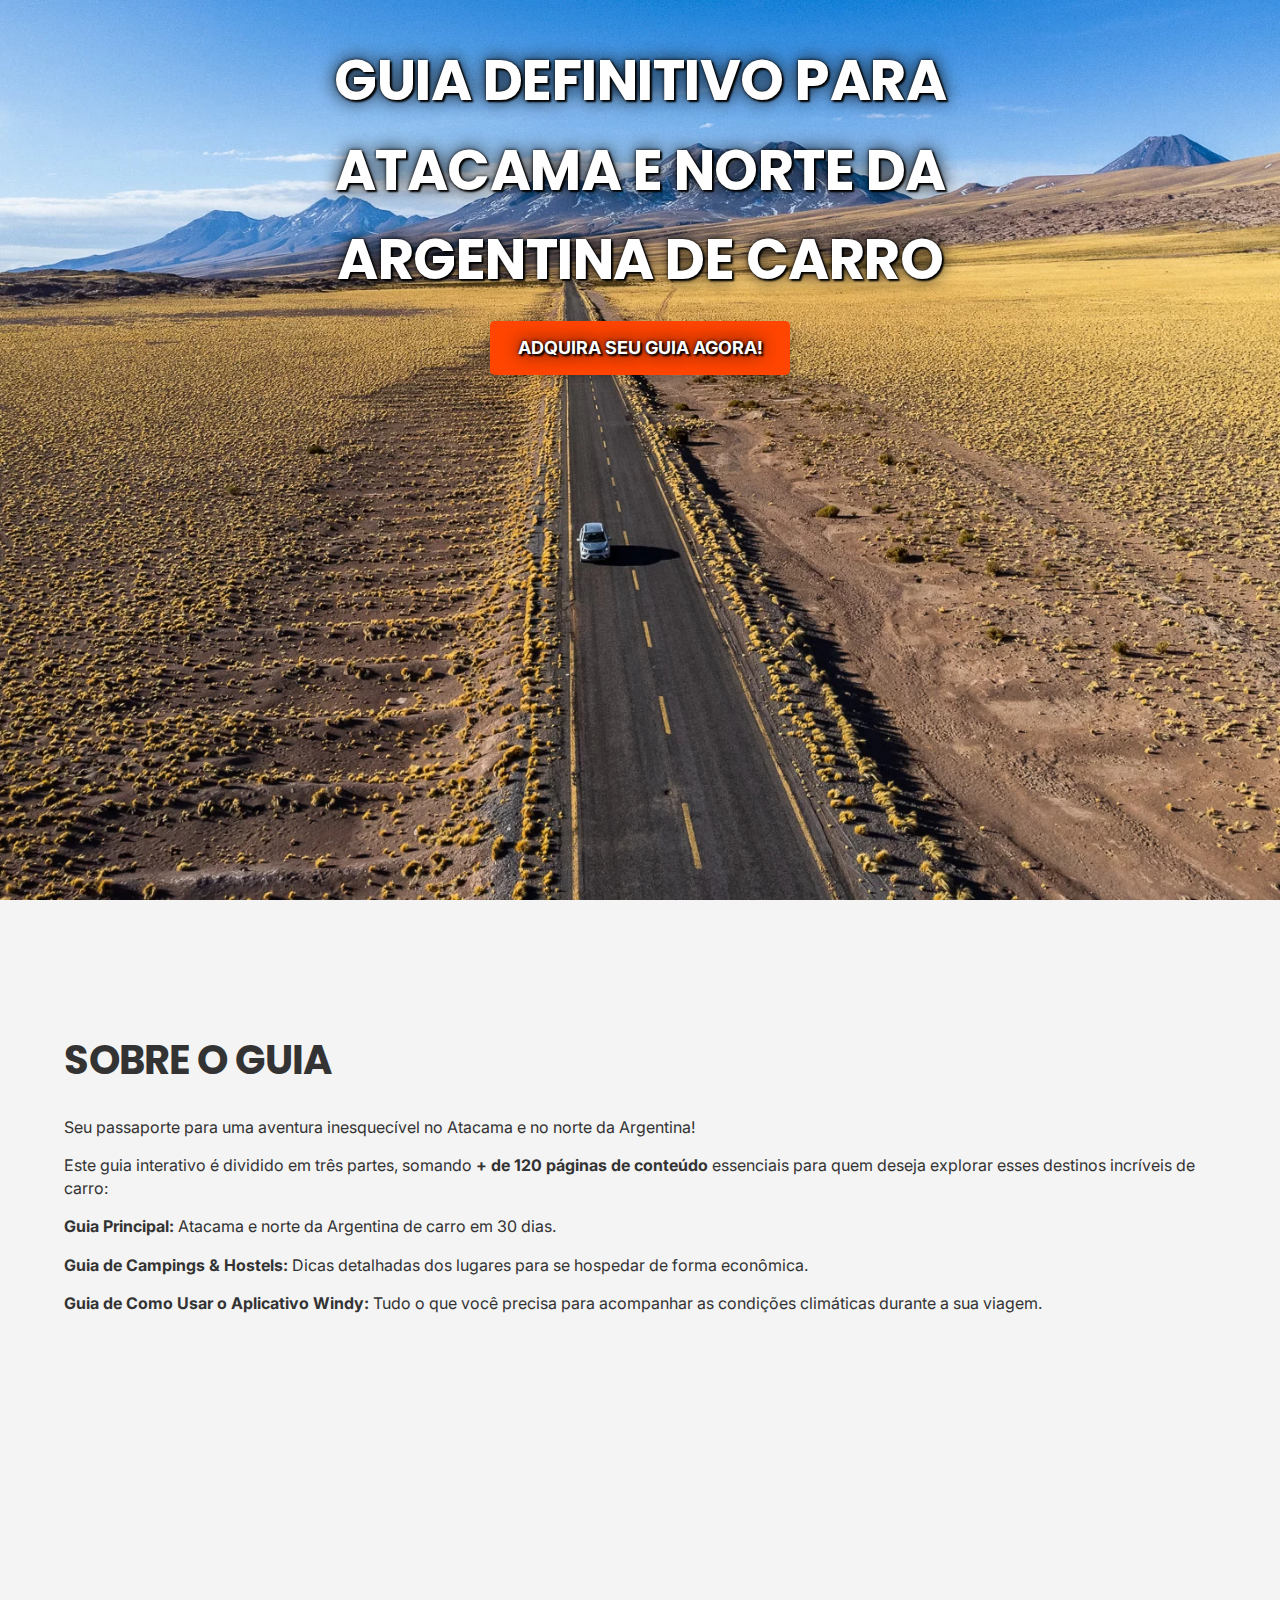
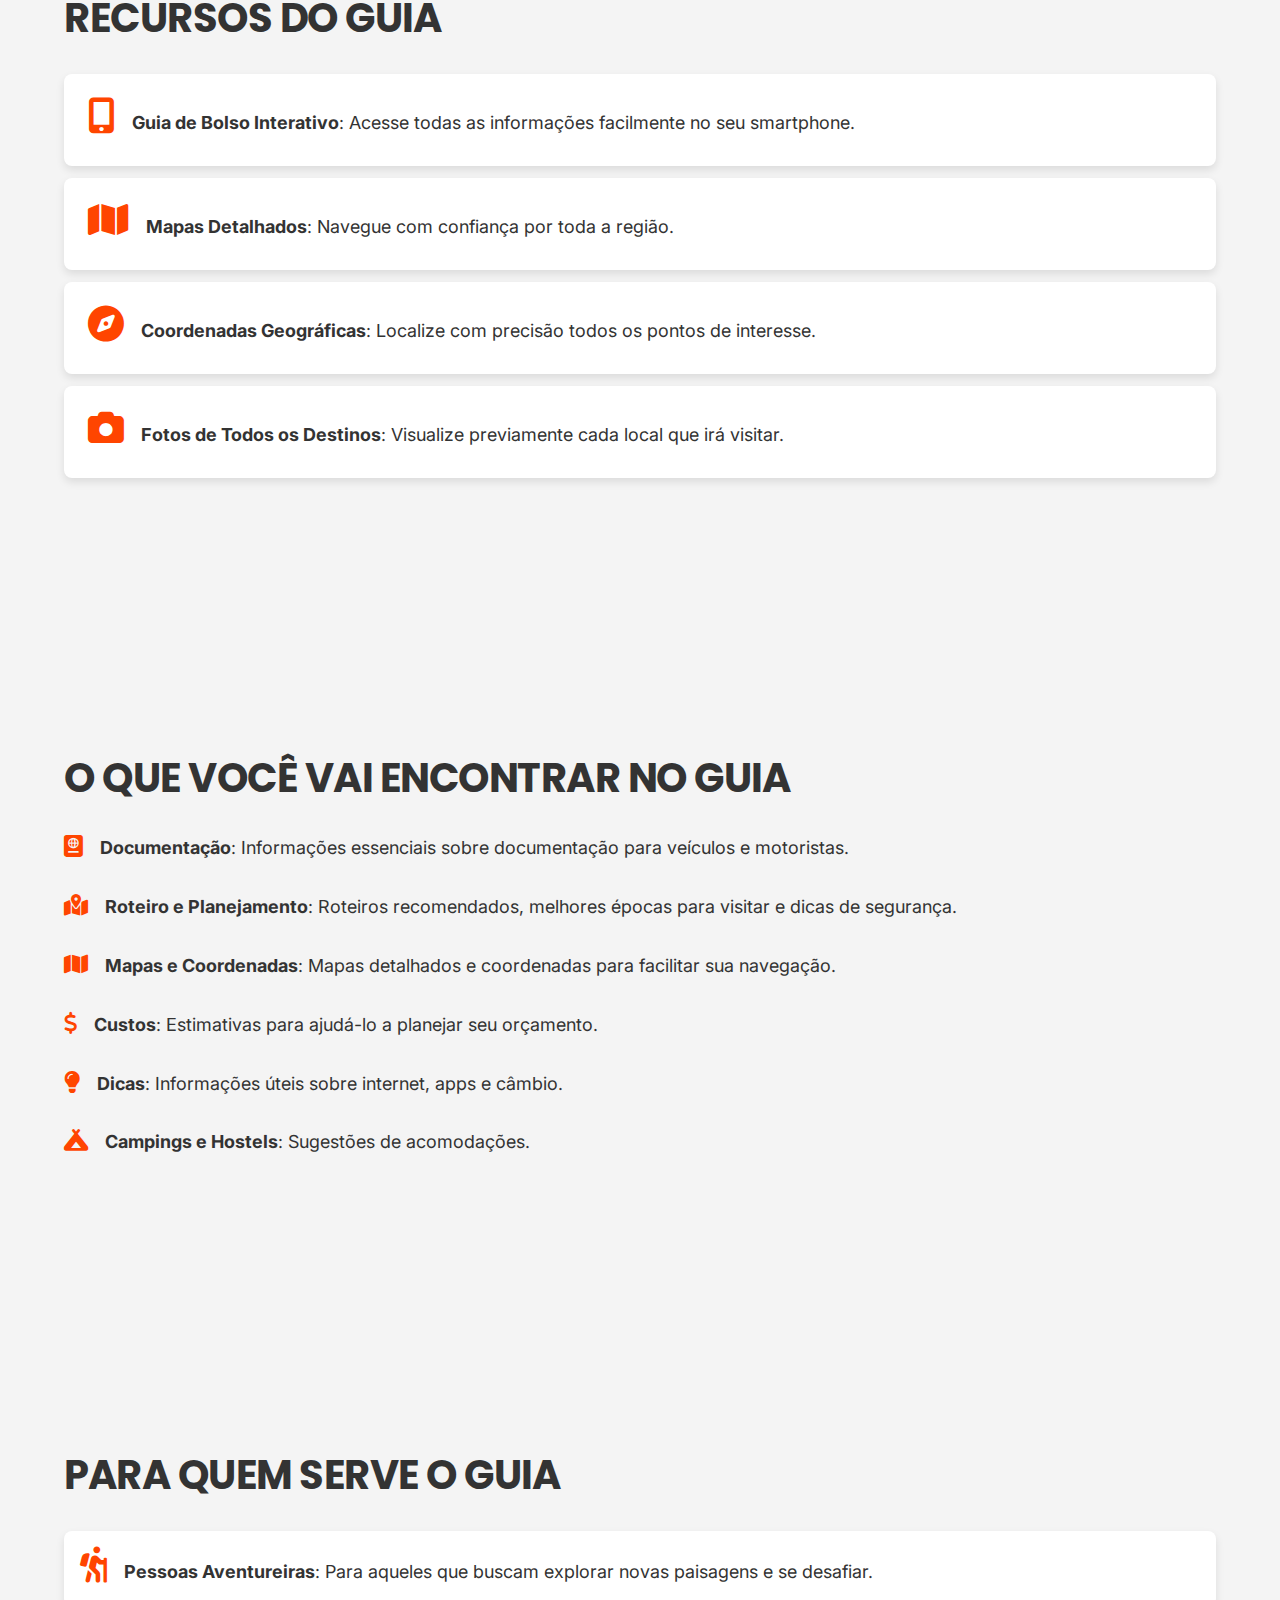
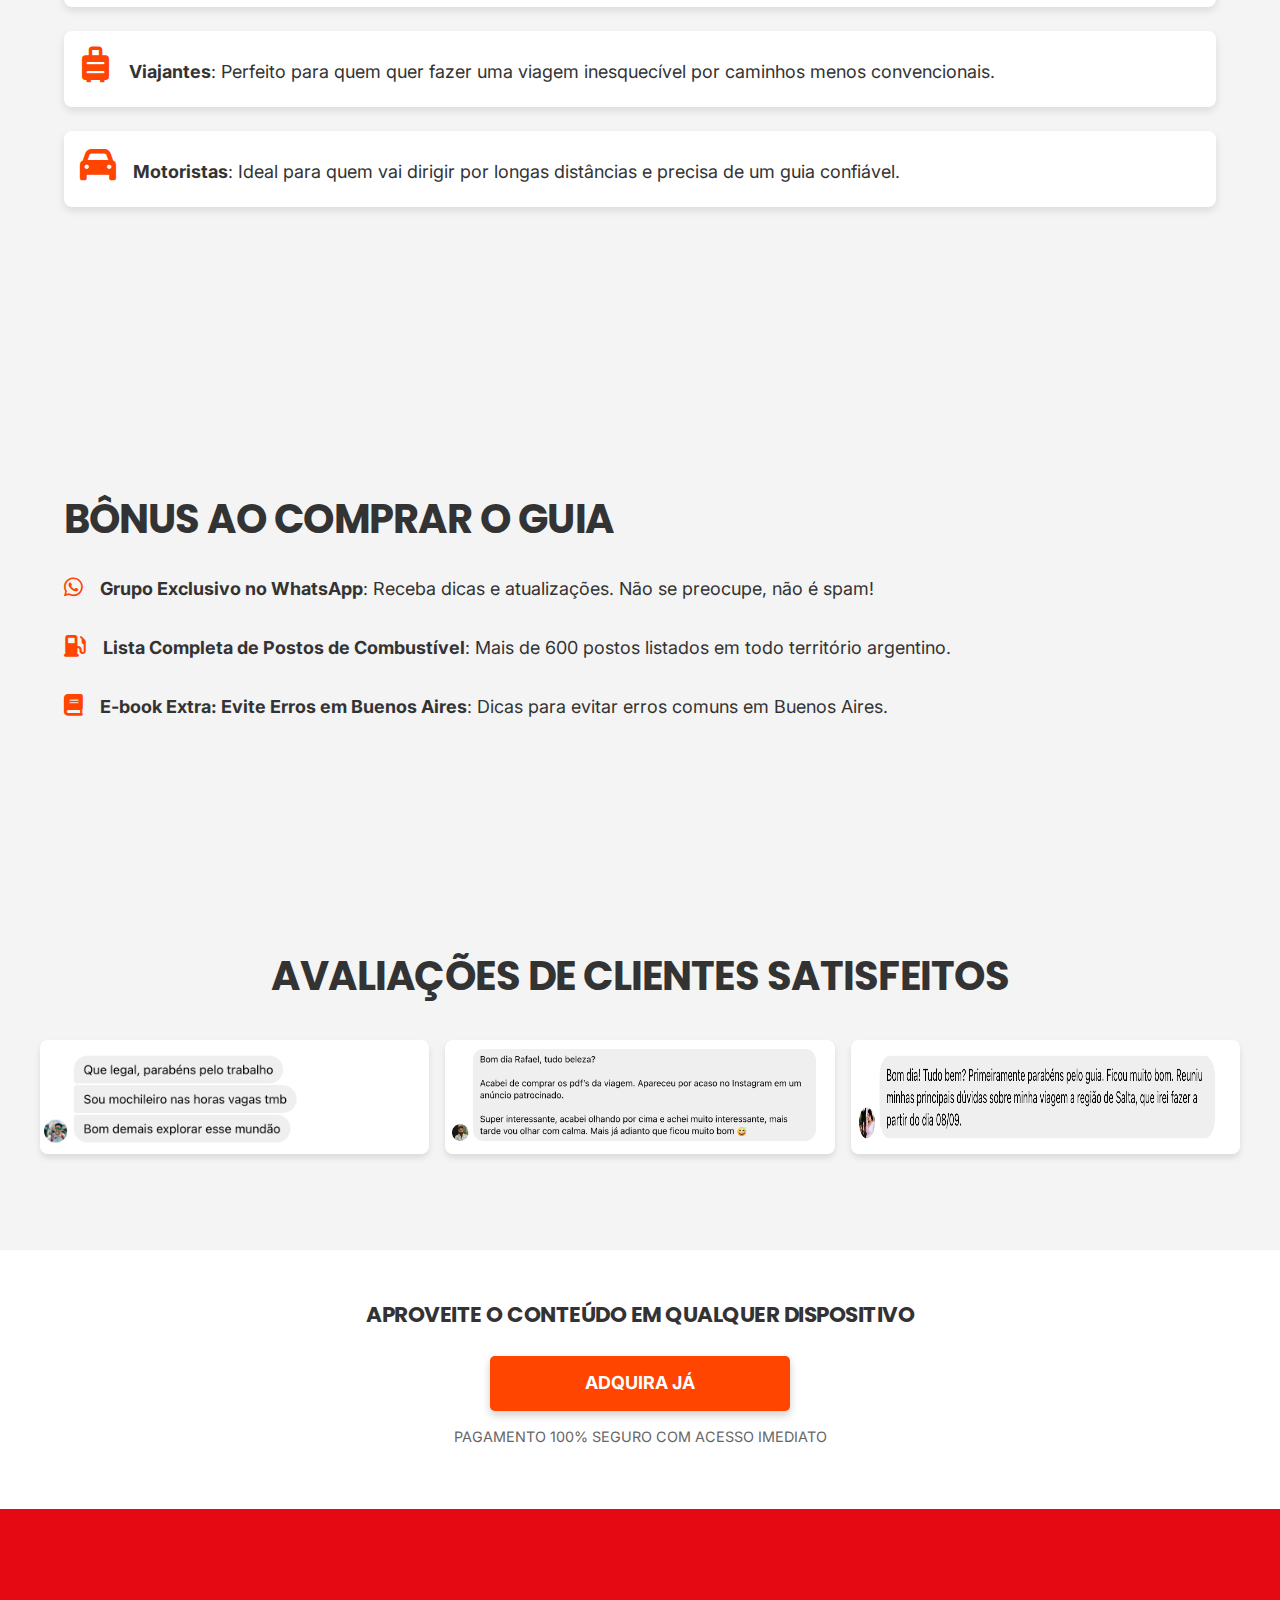
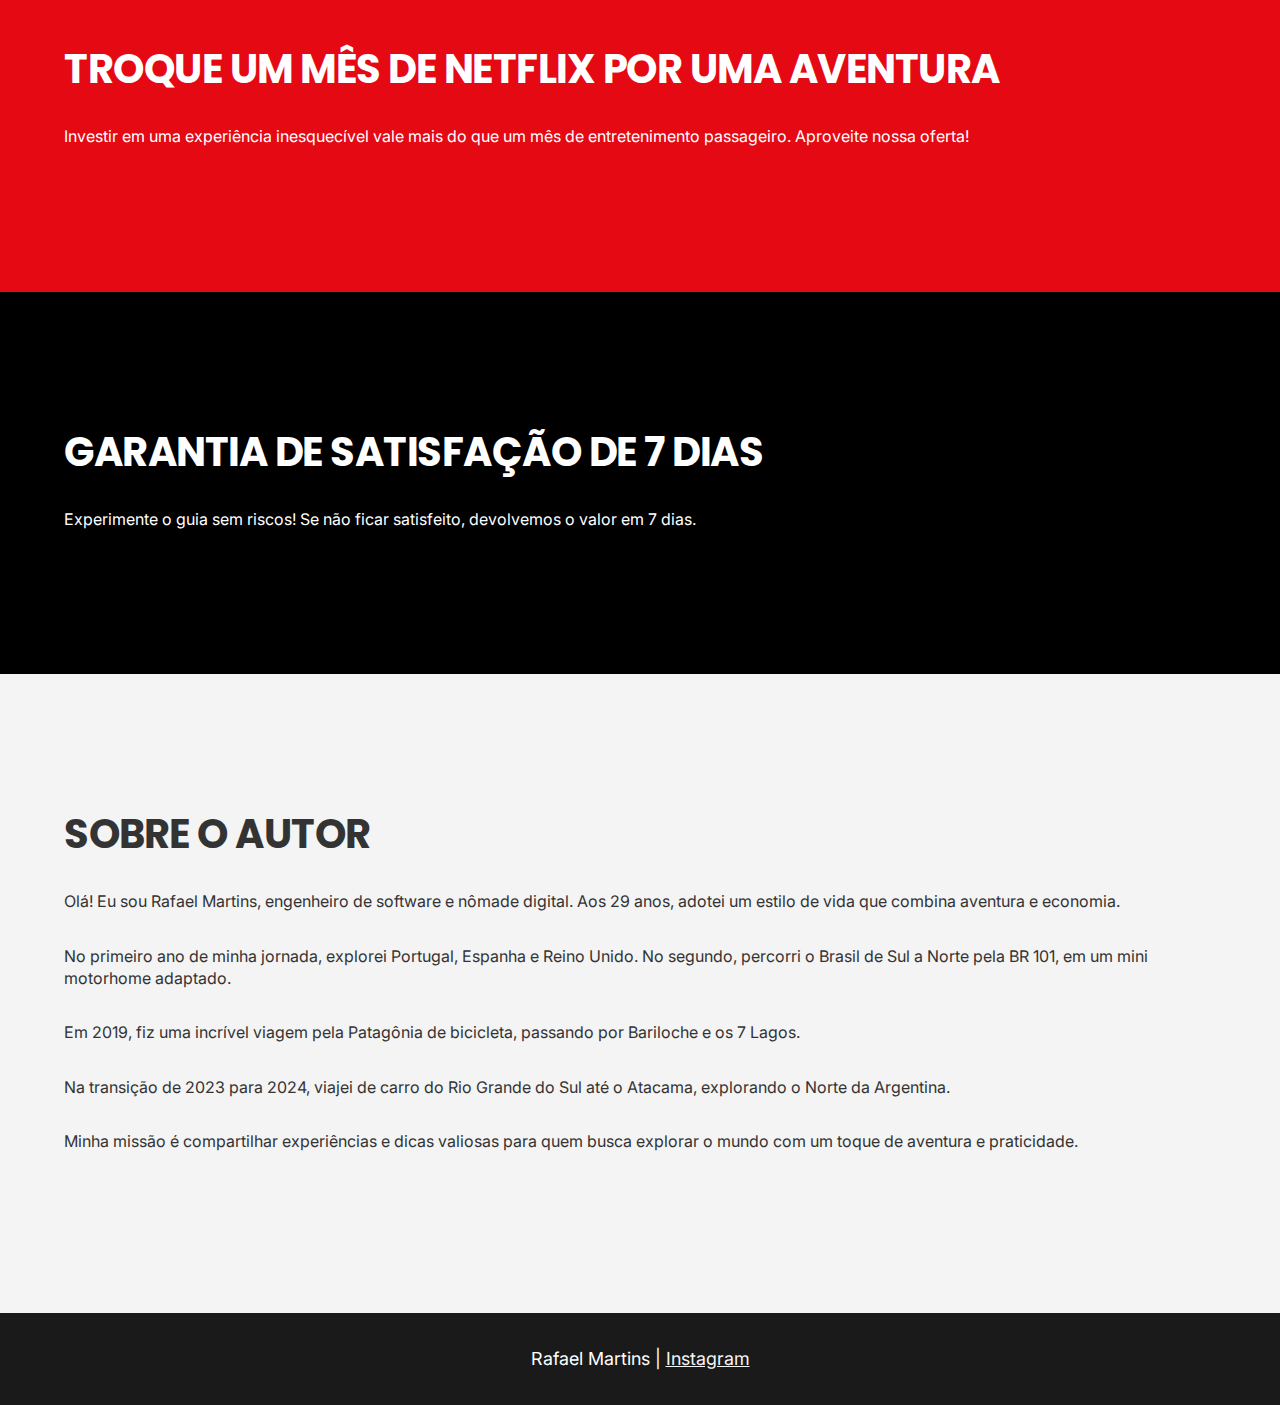
==== commit 4e745b75: "Remover preço" ====
--- a/index.html
+++ b/index.html
@@ -126,8 +126,6 @@
 
         <section class="price-fold">
             <h2>Aproveite o conteúdo em qualquer dispositivo</h2>
-            <p class="price-text">POR APENAS</p>
-            <p class="price">R$ 47,90</p>
             <a href="https://pay.hotmart.com/A93381925H?checkoutMode=10" class="cta-button">Adquira Já</a>
             <p class="secure-text">PAGAMENTO 100% SEGURO COM ACESSO IMEDIATO</p>
         </section>
@@ -185,4 +183,4 @@
 
 <!-- End Meta Pixel Code -->
 
-</html>+</html>
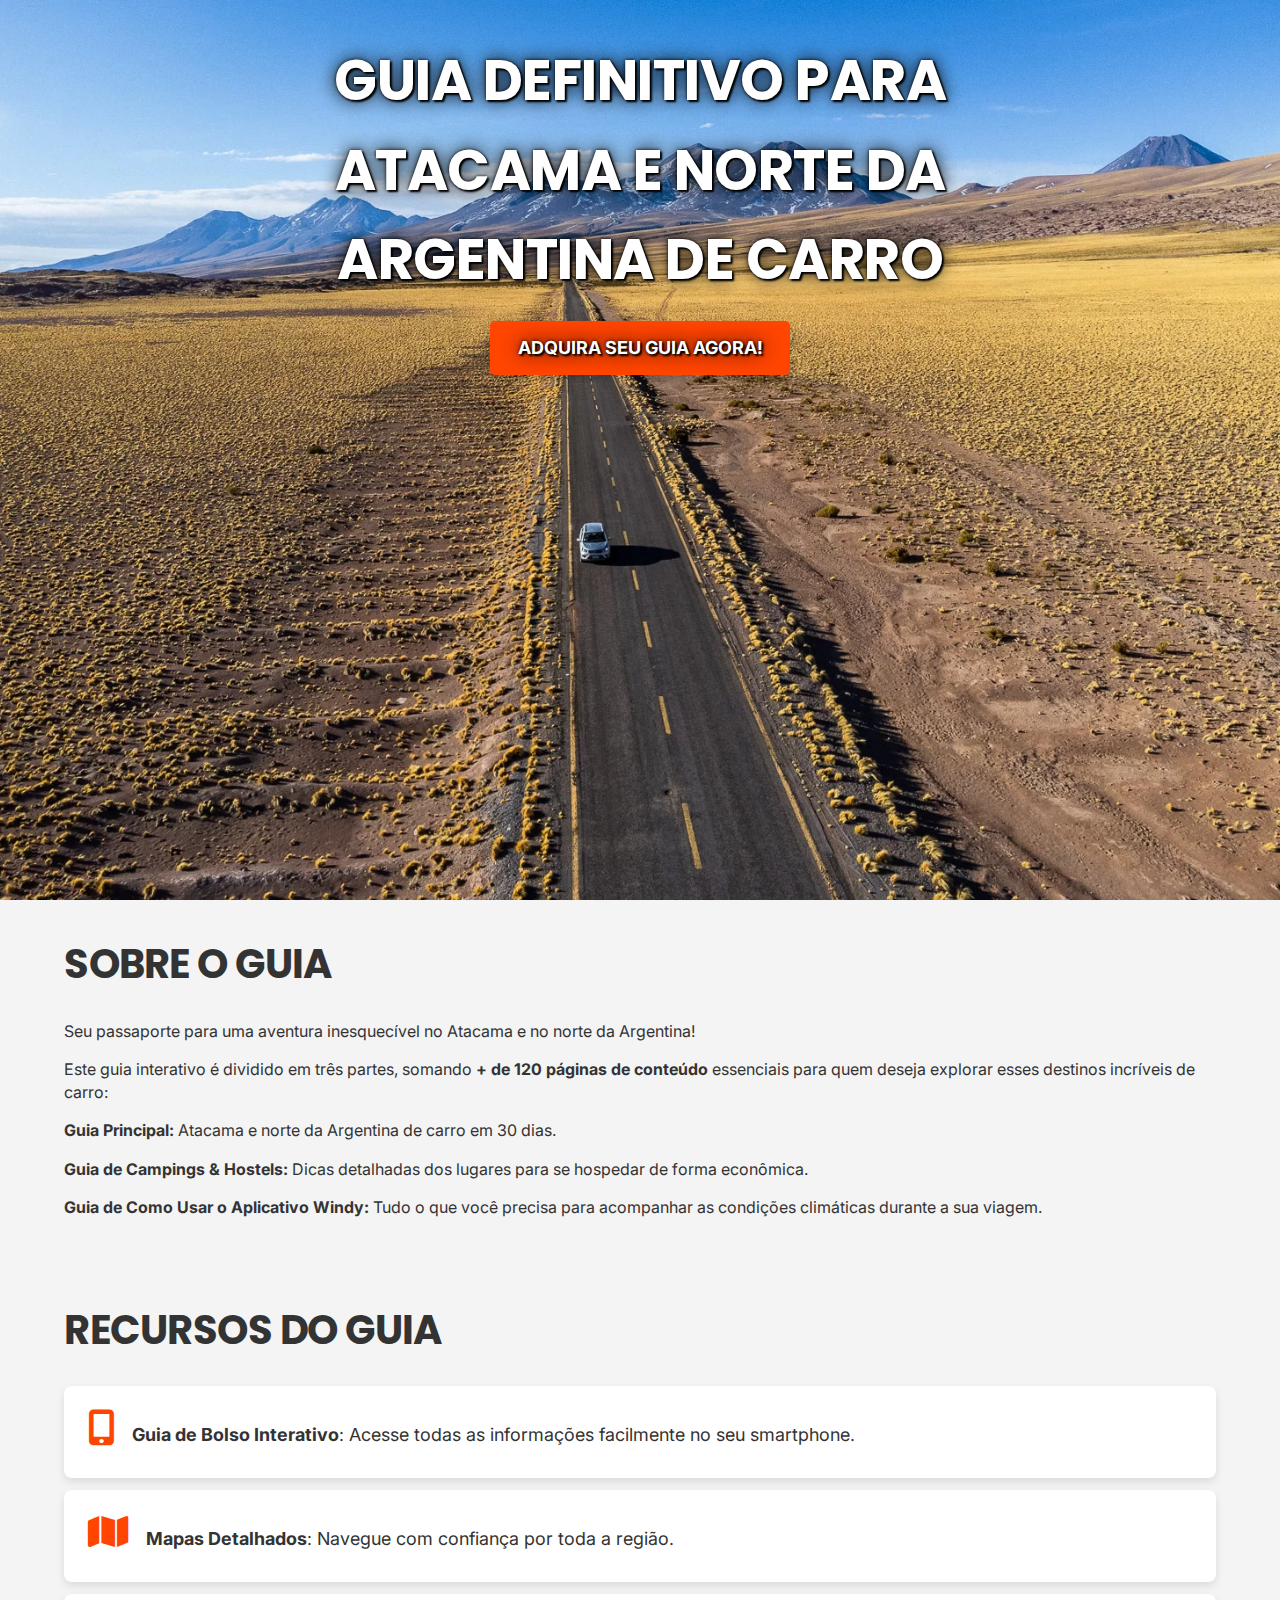
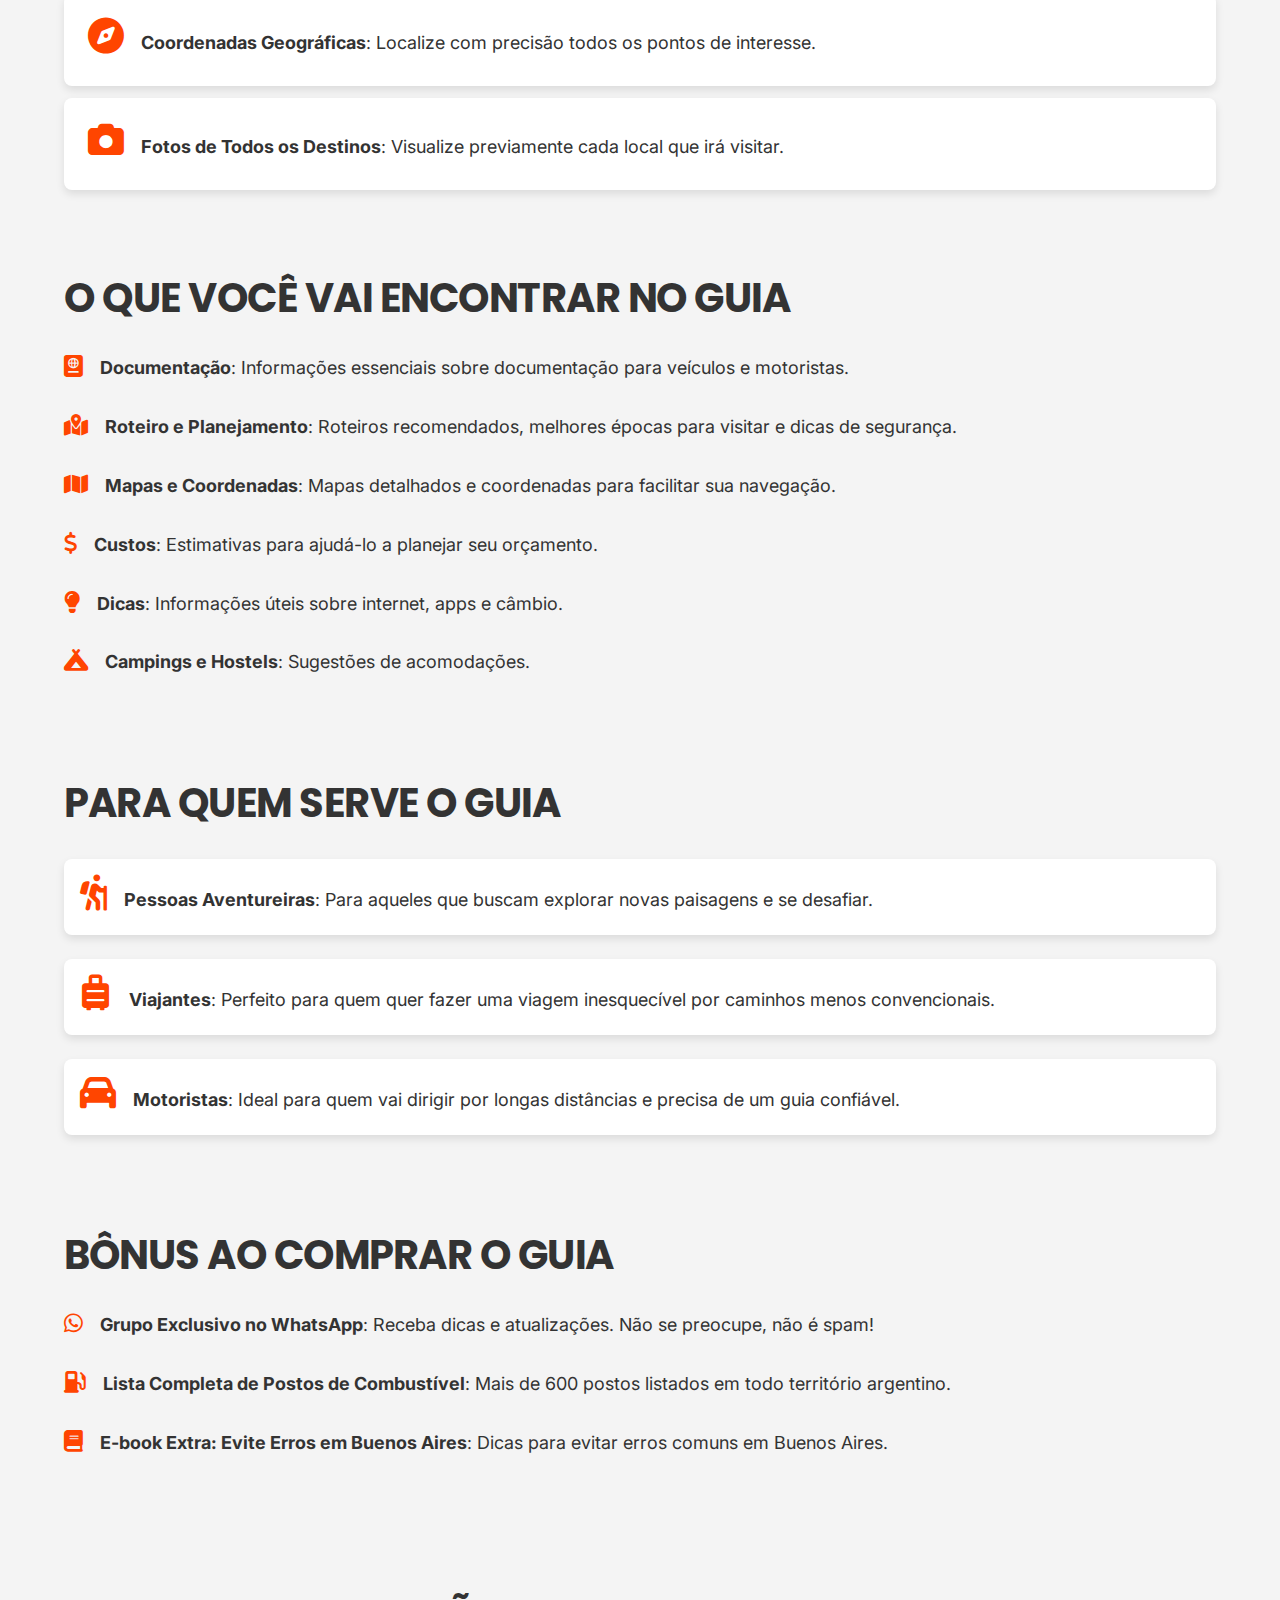
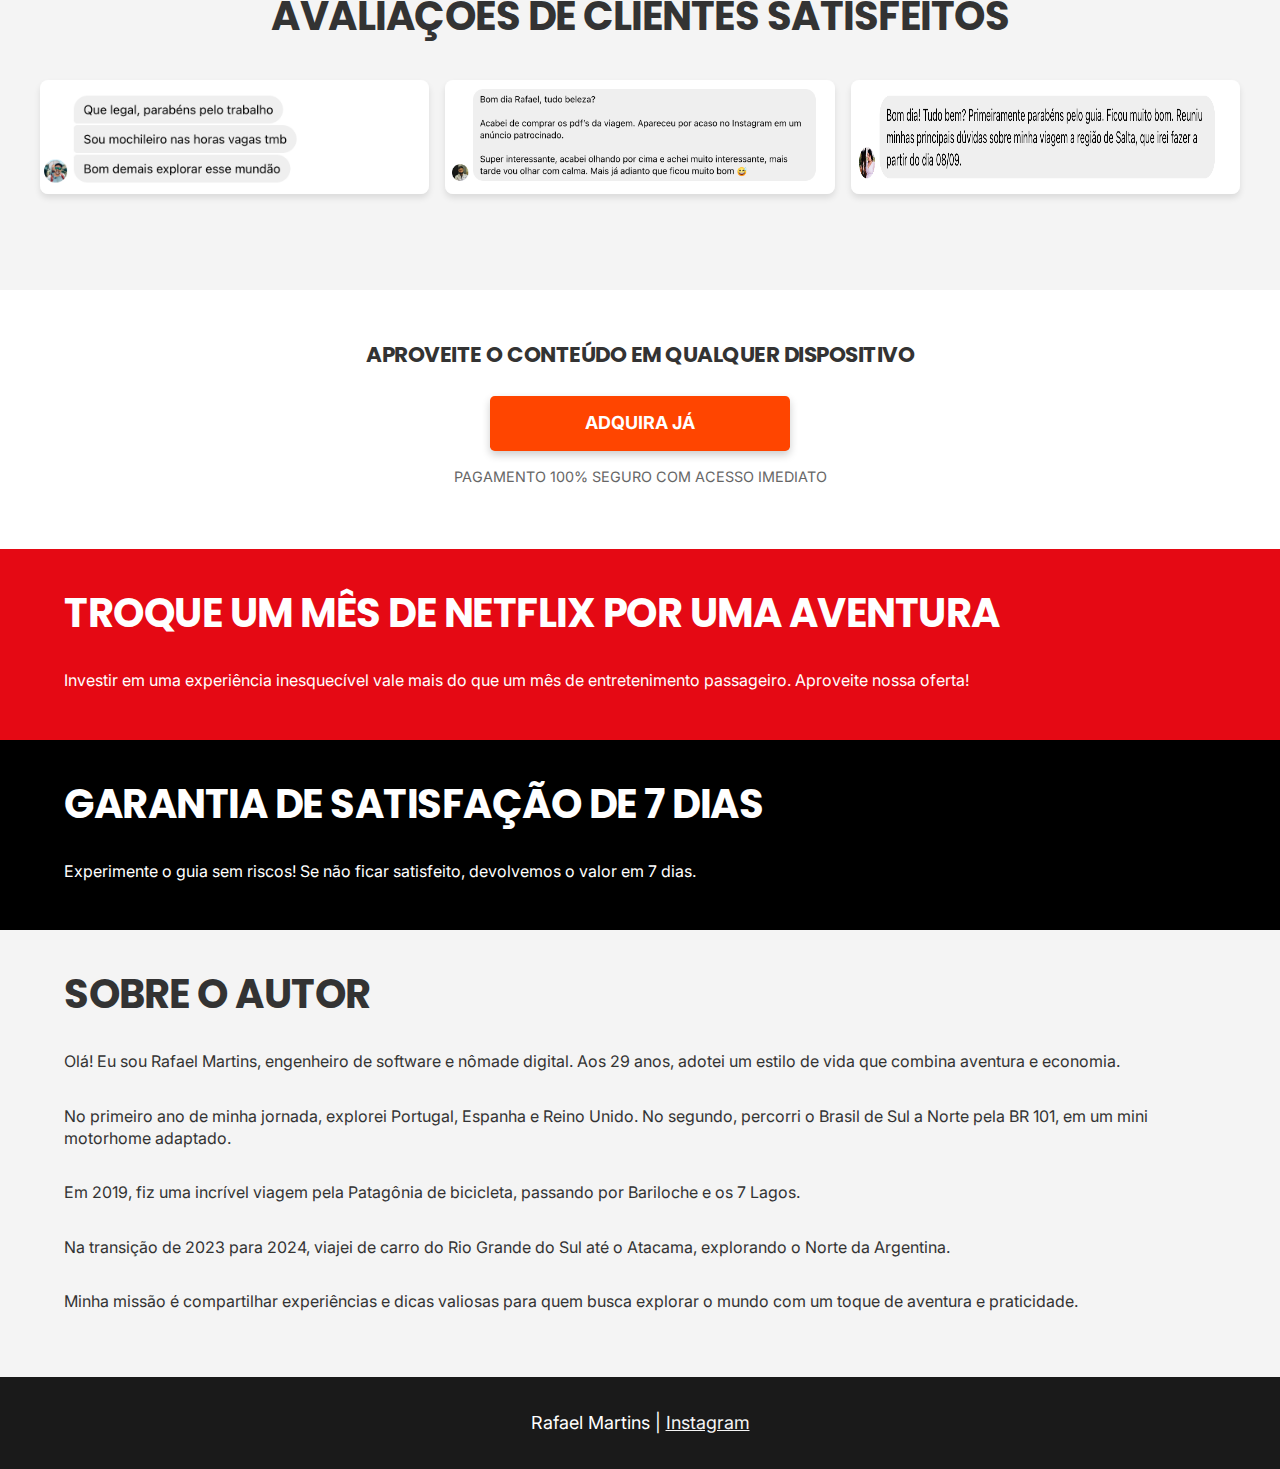
==== commit 5f01db6e: "Update index.html" ====
--- a/index.html
+++ b/index.html
@@ -161,26 +161,5 @@
 
 </body>
 
-<!-- Meta Pixel Code -->
-
-<script>
-    !function (f, b, e, v, n, t, s) {
-        if (f.fbq) return; n = f.fbq = function () {
-            n.callMethod ?
-                n.callMethod.apply(n, arguments) : n.queue.push(arguments)
-        };
-        if (!f._fbq) f._fbq = n; n.push = n; n.loaded = !0; n.version = '2.0';
-        n.queue = []; t = b.createElement(e); t.async = !0;
-        t.src = v; s = b.getElementsByTagName(e)[0];
-        s.parentNode.insertBefore(t, s)
-    }(window, document, 'script',
-        'https://connect.facebook.net/en_US/fbevents.js');
-    fbq('init', '1552470169006358');
-    fbq('track', 'PageView');
-</script>
-<noscript><img height="1" width="1" style="display:none"
-        src="https://www.facebook.com/tr?id=1552470169006358&ev=PageView&noscript=1" /></noscript>
-
-<!-- End Meta Pixel Code -->
 
 </html>
--- a/styles.css
+++ b/styles.css
@@ -219,7 +219,7 @@
     }
 
     .fold {
-        padding: 8rem 4rem;
+        padding: 2rem 4rem;
     }
 
     body {
@@ -352,4 +352,4 @@
     font-size: 0.9rem;
     color: #666;
     margin-top: 1rem;
-}+}
